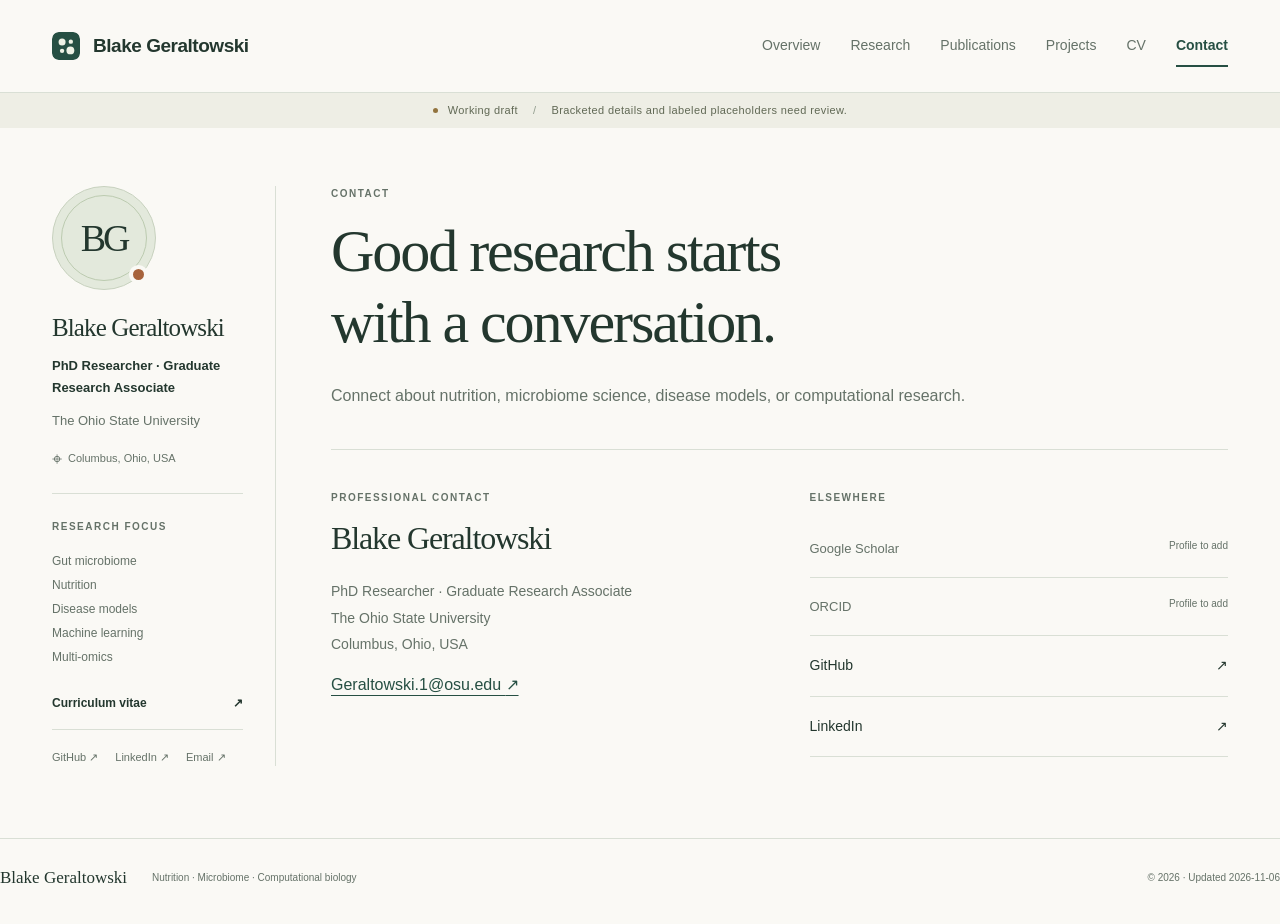
==== contact/index.html @ 368d4b31 "Restore academic website pages and asset folder structure" ====
<!doctype html>
<html lang="en"><head><meta charset="utf-8"><meta name="viewport" content="width=device-width,initial-scale=1"><title>Contact | Blake Geraltowski — Nutrition & Microbiome Research</title><meta name="description" content="I study how dietary bioactive compounds and fiber interact with the gut microbiome and host biology, with interests in metabolic health, cognitive resilience, and multi-omics approaches."><meta name="theme-color" content="#264f43"><meta name="robots" content="noindex,nofollow"><link rel="canonical" href="https://blaeiou.github.io/contact/"><meta property="og:url" content="https://blaeiou.github.io/contact/"><meta property="og:title" content="Blake Geraltowski — Contact"><meta property="og:description" content="I study how dietary bioactive compounds and fiber interact with the gut microbiome and host biology, with interests in metabolic health, cognitive resilience, and multi-omics approaches."><meta property="og:type" content="website"><link rel="icon" href="../assets/favicon.svg" type="image/svg+xml"><link rel="stylesheet" href="../assets/style.css"><script src="../assets/site.js" defer></script></head>
<body data-page="contact"><a class="skip-link" href="#main">Skip to content</a><header class="site-header"><div class="header-inner"><a class="brand" href="../"><img src="../assets/favicon.svg" width="28" height="28" alt=""><span>Blake Geraltowski</span></a><button type="button" class="menu-toggle" aria-expanded="false" aria-controls="primary-navigation" hidden>Menu <span aria-hidden="true">☰</span></button><nav id="primary-navigation" aria-label="Primary navigation"><a href="../">Overview</a><a href="../research/">Research</a><a href="../publications/">Publications</a><a href="../projects/">Projects</a><a href="../cv/">CV</a><a href="../contact/" aria-current="page">Contact</a></nav></div></header>
<div class="draft-bar"><span class="status-dot" aria-hidden="true"></span> Working draft <span class="draft-divider" aria-hidden="true">/</span> Bracketed details and labeled placeholders need review.</div>
<div class="page-shell"><aside class="profile-sidebar"><div class="profile-monogram" aria-label="Blake Geraltowski initials"><span>BG</span><i aria-hidden="true"></i></div><p class="profile-name">Blake Geraltowski</p><p class="profile-role">PhD Researcher · Graduate Research Associate</p><p class="profile-institution">The Ohio State University</p><p class="profile-location"><span aria-hidden="true">⌖</span> Columbus, Ohio, USA</p><div class="sidebar-rule"></div><p class="eyebrow">Research focus</p><p class="sidebar-focus">Gut microbiome<br>Nutrition<br>Disease models<br>Machine learning<br>Multi-omics</p><a class="sidebar-cv" href="../cv/">Curriculum vitae <span aria-hidden="true">↗</span></a><div class="sidebar-social"><a class="" href="https://github.com/Blaeiou" target="_blank" rel="noopener noreferrer">GitHub <span aria-hidden="true">↗</span><span class="sr-only"> (opens in new tab)</span></a><a class="" href="https://www.linkedin.com/in/blaeio/" target="_blank" rel="noopener noreferrer">LinkedIn <span aria-hidden="true">↗</span><span class="sr-only"> (opens in new tab)</span></a><a href="mailto:Geraltowski.1@osu.edu">Email <span aria-hidden="true">↗</span></a></div></aside><main id="main" tabindex="-1"><header class="page-heading"><p class="eyebrow">Contact</p><h1>Good research starts<br>with a conversation.</h1><p class="lede">Connect about nutrition, microbiome science, disease models, or computational research.</p></header><div class="contact-grid"><section><p class="eyebrow">Professional contact</p><h2>Blake Geraltowski</h2><p>PhD Researcher · Graduate Research Associate<br>The Ohio State University<br>Columbus, Ohio, USA</p><a class="email-link" href="mailto:Geraltowski.1@osu.edu">Geraltowski.1@osu.edu <span aria-hidden="true">↗</span></a></section><section class="profile-links"><p class="eyebrow">Elsewhere</p><div class="profile-link unconfirmed">Google Scholar<span>Profile to add</span></div><div class="profile-link unconfirmed">ORCID<span>Profile to add</span></div><a class="profile-link" href="https://github.com/Blaeiou" target="_blank" rel="noopener noreferrer">GitHub <span aria-hidden="true">↗</span><span class="sr-only"> (opens in new tab)</span></a><a class="profile-link" href="https://www.linkedin.com/in/blaeio/" target="_blank" rel="noopener noreferrer">LinkedIn <span aria-hidden="true">↗</span><span class="sr-only"> (opens in new tab)</span></a></section></div></main></div>
<footer class="site-footer"><a href="../" class="footer-name">Blake Geraltowski</a><p>Nutrition · Microbiome · Computational biology</p><span>© 2026 · Updated 2026-11-06</span></footer></body></html>
---- assets/style.css ----
@charset "UTF-8";
:root{--paper:#faf9f5;--white:#fffefa;--ink:#23372e;--green:#264f43;--green-hover:#173b30;--muted:#657268;--line:#d9dfd5;--soft:#edf0e8;--amber:#85572b;--serif:Georgia,'Times New Roman',serif;--sans:'Segoe UI',Arial,sans-serif}
*{box-sizing:border-box}
html{scroll-behavior:smooth;scroll-padding-top:32px}
body{margin:0;background:var(--paper);color:var(--ink);font:16px/1.65 var(--sans);-webkit-font-smoothing:antialiased}
body,input,select,button{font-family:var(--sans)}
a{color:inherit;text-decoration:none}
button,input,select{font-size:inherit}
button,a,input,summary,select{-webkit-tap-highlight-color:transparent}
button{cursor:pointer}
button:disabled{cursor:default}
:focus-visible{outline:3px solid #a2502f;outline-offset:5px}
[hidden]{display:none!important}
::selection{background:#d5e2cb;color:#173b30}
img{max-width:100%;height:auto;display:block}
p{margin:0 0 1em}
h1,h2,h3,h4{margin:0 0 .65em;font-weight:400;line-height:1.18;letter-spacing:-.035em}
h1,h2,h3{font-family:var(--serif)}
h1{font-size:clamp(42px,4.7vw,66px)}
h2{font-size:34px}
h3{font-size:26px}
h4{font-family:var(--serif);font-size:22px}
.sr-only{position:absolute!important;width:1px;height:1px;padding:0;margin:-1px;overflow:hidden;clip:rect(0,0,0,0);white-space:nowrap;border:0}
.skip-link{position:fixed;top:-70px;left:24px;background:var(--green);padding:12px 20px;color:white;z-index:10}
.skip-link:focus{top:12px}
.site-header{background:var(--paper);border-bottom:1px solid var(--line)}
.header-inner{max-width:1440px;margin:auto;min-height:92px;padding:18px 52px;display:flex;align-items:center;justify-content:space-between;gap:30px}
.brand{font-size:19px;font-weight:650;display:flex;align-items:center;gap:13px;letter-spacing:-.025em;white-space:nowrap}
.brand img{border-radius:7px}
#primary-navigation{display:flex;gap:30px;align-items:center}
#primary-navigation a{color:var(--muted);font-size:14px;padding:12px 0;position:relative}
#primary-navigation a:hover{color:var(--green)}
#primary-navigation [aria-current=page]{color:var(--green);font-weight:650}
#primary-navigation [aria-current=page]::after{content:'';position:absolute;height:2px;background:var(--green);bottom:3px;left:0;right:0}
.menu-toggle{display:none;background:transparent;border:1px solid var(--line);border-radius:4px;padding:8px 12px;color:var(--green)}
.draft-bar{display:flex;justify-content:center;align-items:center;gap:10px;min-height:35px;padding:7px 20px;background:#eeeee5;color:#616955;font-size:11px;letter-spacing:.035em}
.status-dot{height:5px;width:5px;border-radius:50%;background:#92733e;flex-shrink:0}
.draft-divider{color:#939e8f;margin:0 5px}
.page-shell{max-width:1440px;margin:auto;display:grid;grid-template-columns:224px minmax(0,1fr);gap:55px;padding:58px 52px 72px}
.profile-sidebar{border-right:1px solid var(--line);padding-right:32px;align-self:start;position:sticky;top:32px}
.profile-monogram{width:104px;height:104px;border-radius:50%;background:#e3e9dc;display:grid;place-items:center;position:relative;margin-bottom:23px;border:1px solid #c7d1be}
.profile-monogram::after{content:'';position:absolute;inset:8px;border:1px solid #bccbb0;border-radius:50%}
.profile-monogram span{font:38px var(--serif);letter-spacing:-.08em;position:relative;z-index:1}
.profile-monogram i{position:absolute;width:19px;height:19px;background:#a7633c;bottom:5px;right:7px;border-radius:50%;border:4px solid var(--paper);z-index:2}
.portrait{width:104px;height:104px;object-fit:cover;border-radius:50%;margin-bottom:23px}
.profile-name{font-family:var(--serif);font-size:25px;line-height:1.2;letter-spacing:-.035em;margin-bottom:12px}
.profile-role{font-size:13px;line-height:1.7;margin-bottom:11px;font-weight:600}
.profile-institution{font-size:13px;line-height:1.7;color:var(--muted);margin-bottom:18px}
.profile-location{font-size:11px;color:var(--muted);display:flex;gap:6px;line-height:1.5}
.profile-location span{font-size:18px;line-height:1}
.sidebar-rule{height:1px;background:var(--line);margin:25px 0}
.eyebrow{font-size:10px;line-height:1.5;font-weight:650;letter-spacing:.15em;text-transform:uppercase;margin-bottom:15px;color:var(--muted)}
.sidebar-focus{font-size:12px;line-height:2;color:var(--muted);margin-bottom:25px}
.sidebar-cv{font-size:12px;font-weight:650;display:flex;justify-content:space-between;gap:10px;border-bottom:1px solid var(--line);padding-bottom:15px}
.sidebar-social{padding-top:18px;display:flex;flex-wrap:wrap;gap:11px 17px}
.sidebar-social a{font-size:11px;color:var(--muted)}
.sidebar-social a:hover{color:var(--green);text-decoration:underline}
main{min-width:0;outline:none}
.hero{display:grid;grid-template-columns:minmax(0,1.15fr) minmax(250px,.85fr);gap:32px;align-items:center;padding:0 0 55px}
.hero h1{max-width:580px;margin-bottom:24px}
.hero .eyebrow{margin-bottom:24px;letter-spacing:.12em;font-size:9px}
.hero-intro{font-size:15px;line-height:1.85;color:var(--muted);max-width:470px;margin-bottom:28px}
.button-row{display:flex;flex-wrap:wrap;gap:12px;align-items:center}
.button{display:inline-flex;align-items:center;justify-content:center;gap:21px;font-size:12px;line-height:1.5;padding:13px 17px;border-radius:3px;border:1px solid var(--line);font-weight:600;min-height:46px;transition:background .18s,color .18s}
.primary{background:var(--green);border-color:var(--green);color:#fff}
.primary:hover{background:var(--green-hover);border-color:var(--green-hover)}
.secondary{background:transparent;color:var(--green)}
.secondary:hover{background:var(--soft);border-color:#b9c6b6}
.button span{font-size:17px;line-height:1}
.hero-art{margin:0;align-self:center;position:relative;padding-top:13px}
.hero-art img{width:100%;border:1px solid #d8e0d0;border-radius:3px}
.hero-art figcaption{font-size:9px;color:var(--muted);padding-top:10px;display:flex;justify-content:space-between;gap:10px}
.hero-art figcaption span{font-size:8px}
.about-section{border-top:1px solid var(--line);padding:36px 0 42px}
.section-heading{display:flex;justify-content:space-between;gap:20px;align-items:flex-end;margin-bottom:27px}
.section-heading h2{font-size:30px;margin:0}
.section-heading .eyebrow{margin-bottom:10px}
.about-columns{display:grid;grid-template-columns:1.15fr 1fr;gap:45px}
.about-columns>p{font-size:14px;line-height:1.9;color:var(--muted);margin-bottom:0}
.small-label{font-size:11px;font-weight:650;letter-spacing:.025em;margin-bottom:10px;color:var(--green)}
.tags{display:flex;flex-wrap:wrap;gap:7px}
.tag{border:1px solid #d4dccc;border-radius:3px;font-size:10px;line-height:1.5;padding:5px 9px;color:#536550;background:transparent}
.tag.quiet{border-color:transparent;background:#f0f1eb;color:var(--muted)}
.subtle-note{font-size:11px!important;line-height:1.7!important;color:var(--muted);margin:17px 0 0}
.text-link{font-size:12px;font-weight:600;color:var(--green);display:inline-flex;gap:15px;align-items:center;white-space:nowrap}
.text-link:hover{text-decoration:underline;text-underline-offset:4px}
.research-overview{padding:33px 0 36px;border-top:1px solid var(--line)}
.research-row{display:grid;grid-template-columns:30px 1fr 20px;gap:19px;border-top:1px solid var(--line);padding:25px 6px 25px 0;align-items:start;transition:background .18s}
.research-row:hover{background:#eef0e8}
.row-number{font:12px/1.6 var(--sans);color:#798771;letter-spacing:.05em;padding-top:3px}
.research-row .small-label{font-size:9px;letter-spacing:.09em;text-transform:uppercase;margin-bottom:8px}
.research-row h3{font-size:25px;margin-bottom:8px}
.research-row p:last-child{font-size:12px;color:var(--muted);line-height:1.7;margin:0}
.row-arrow{font-size:22px;color:var(--green);padding-top:22px}
.featured-project{border-top:1px solid var(--line);padding-top:34px;margin-bottom:45px}
.spotlight-inner{display:grid;grid-template-columns:1.5fr 1fr;background:var(--soft);padding:30px;gap:38px;border-radius:3px}
.spotlight-inner h3{font-size:28px;max-width:450px}
.spotlight-inner p:not(.small-label):not(.eyebrow){font-size:13px;line-height:1.8;color:var(--muted)}
.project-aside{border-left:1px solid #cbd6c2;padding:0 0 0 25px;display:flex;flex-direction:column;justify-content:center}
.project-aside .eyebrow{font-size:9px;margin-bottom:10px}
.line-motif{display:flex;align-items:center;justify-content:space-between;height:80px;gap:7px;margin-top:12px}
.line-motif i{display:block;width:4px;height:35%;background:#8da482;border-radius:4px}
.line-motif i:nth-child(2n){height:80%;background:var(--green)}
.line-motif i:nth-child(3n){height:50%;background:#aa805b}
.contact-strip{display:flex;justify-content:space-between;gap:30px;align-items:center;border-top:1px solid var(--line);padding-top:34px}
.contact-strip h2{font-size:29px;margin-bottom:11px}
.contact-strip p:not(.eyebrow){font-size:12px;color:var(--muted);margin:0}
.contact-strip .eyebrow{margin-bottom:11px}
.contact-strip .button{flex-shrink:0}
.site-footer{max-width:1336px;margin:0 auto;padding:25px 0 32px;border-top:1px solid var(--line);display:flex;align-items:center;gap:25px;font-size:10px;color:var(--muted)}
.site-footer .footer-name{font-family:var(--serif);font-size:17px;color:var(--ink)}
.site-footer p{margin:0;flex:1}
.page-heading{padding:0 0 38px}
.page-heading h1{margin-bottom:23px;max-width:860px}
.lede{font-size:16px;line-height:1.85;color:var(--muted);max-width:690px;margin-bottom:0}
.research-intro{display:grid;grid-template-columns:1fr 1.15fr;gap:38px;align-items:center;background:var(--soft);padding:25px;margin-bottom:48px}
.research-intro img{width:100%}
.research-intro h2{font-size:29px}
.research-intro p:not(.eyebrow){font-size:13px;color:var(--muted)}
.research-detail{display:grid;grid-template-columns:135px 1fr;gap:30px;border-top:1px solid var(--line);padding:40px 0;scroll-margin-top:30px}
.detail-index{font:22px var(--serif);color:#7b8b71;padding-top:5px}
.detail-index span{display:block;font:10px/1.7 var(--sans);text-transform:uppercase;letter-spacing:.08em;max-width:105px;margin-top:10px}
.research-detail h2{font-size:34px;max-width:600px}
.research-detail p{font-size:14px;color:var(--muted)}
.research-detail .research-question{font-family:var(--serif);font-size:20px;color:var(--green);line-height:1.5;letter-spacing:-.015em}
.research-detail .small-label{font-size:10px;margin-top:25px;color:var(--green)}
.editorial-note{background:#f0eee4;border-left:2px solid #a98755;padding:16px 20px;font-size:12px;line-height:1.8;color:#6c624e;margin-bottom:30px}
.publication-toolbar{display:flex;gap:20px;margin:20px 0;align-items:end}
.publication-toolbar label{display:flex;flex-direction:column;gap:8px;color:var(--muted);font-size:11px}
.search-label{flex:1}
input[type=search],select{border:1px solid #c5d0bf;background:var(--white);border-radius:3px;color:var(--ink);height:46px;padding:10px 13px;font-size:13px;max-width:100%;min-width:0}
select{min-width:130px}
.filter-chips{display:flex;flex-wrap:wrap;gap:8px;margin-bottom:25px}
.filter-chip{font-size:11px;border:1px solid var(--line);background:transparent;color:var(--green);border-radius:20px;padding:9px 15px}
.filter-chip[aria-pressed=true]{background:var(--green);color:white;border-color:var(--green)}
.filter-chip:hover{border-color:var(--green)}
.results-heading{display:flex;align-items:center;justify-content:space-between;gap:20px;border-bottom:1px solid var(--line);padding:14px 0}
.results-heading p{font-size:11px;color:var(--muted);margin:0}
.results-heading .subtle-note{font-size:10px!important;margin:0;text-align:right;max-width:250px}
.publication{border-bottom:1px solid var(--line);padding:28px 0}
.publication-top{display:flex;align-items:center;justify-content:space-between;gap:20px;margin-bottom:15px}
.publication-year{font-size:11px;color:var(--muted)}
.placeholder-label{color:var(--amber);font-size:10px;margin-bottom:8px}
.publication h2{font-size:27px;line-height:1.35;max-width:780px;margin-bottom:15px}
.authors{font-size:13px;color:var(--muted);margin-bottom:5px}
.venue{font-size:13px;font-style:italic;color:var(--muted);margin-bottom:12px}
.publication-actions{display:flex;gap:20px;flex-wrap:wrap;align-items:start;margin-top:20px;font-size:11px}
.publication-actions>a{font-weight:600;text-decoration:underline;text-underline-offset:4px}
.publication-actions details{flex:1;min-width:150px}
summary{cursor:pointer;width:fit-content;font-size:12px;color:var(--green)}
details p{font-size:13px;color:var(--muted);max-width:650px;padding:14px 0 0;margin-bottom:0}
.text-button{background:transparent;padding:0;border:0;font-size:11px;color:var(--green);text-decoration:underline;text-underline-offset:4px;line-height:1.7}
.empty-state{text-align:center;padding:60px 20px}
.empty-state p{font-size:14px;color:var(--muted)}
.project-jump{display:grid;grid-template-columns:repeat(3,1fr);gap:18px;padding-bottom:35px}
.project-jump a{border-top:1px solid var(--line);padding:15px 0;font-size:12px;line-height:1.65;display:flex;flex-direction:column;gap:10px}
.project-jump a:hover{color:#537b42}
.project-jump span:first-child{font-size:10px;color:var(--muted)}
.project-jump span:last-child{font-size:20px}
.project-detail{border-top:1px solid var(--line);padding:36px 0 40px;scroll-margin-top:30px}
.project-heading{display:flex;gap:20px;align-items:start}
.project-heading .row-number{padding-top:1px}
.project-heading .eyebrow{font-size:9px;margin-bottom:12px}
.project-heading h2{font-size:36px;max-width:660px}
.project-status{font-size:11px;color:#727b63;margin:0 0 20px 37px}
.project-summary{font-size:16px;line-height:1.8;margin-left:37px;max-width:720px;color:var(--muted)}
.project-detail dl{margin:28px 0 0 37px}
.project-detail dl>div{display:grid;grid-template-columns:145px 1fr;gap:25px;border-top:1px solid var(--line);padding:20px 0}
dt{font-size:11px;font-weight:650;color:var(--green)}
dd{font-size:13px;color:var(--muted);margin:0;line-height:1.9}
.cv-header{border-bottom:1px solid var(--line);margin-bottom:35px}
.cv-header .button-row{margin-top:23px}
.cv-layout{display:grid;grid-template-columns:145px 1fr;gap:35px}
.cv-toc{position:sticky;top:32px;align-self:start;border-right:1px solid var(--line);padding-right:20px}
.cv-toc .eyebrow{font-size:9px}
.cv-toc a{font-size:10px;color:var(--muted);line-height:1.6;display:block;margin-bottom:13px}
.cv-toc a:hover{color:var(--green);text-decoration:underline}
.cv-body{min-width:0}
.cv-body p,.cv-body li{font-size:13px;color:var(--muted);line-height:1.85;overflow-wrap:anywhere}
.cv-body>p:first-child{font-size:24px;font-family:var(--serif);color:var(--ink)}
.cv-body>p:first-child strong{font-weight:400}
.cv-body h2{border-top:1px solid var(--line);font-size:28px;margin:34px 0 23px;padding-top:27px;scroll-margin-top:30px}
.cv-body h3{font-size:20px;line-height:1.4;margin:25px 0 10px}
.cv-body ul{padding-left:18px;margin:0 0 20px}
.cv-body li{padding-left:3px;margin-bottom:6px}
.cv-body a{text-decoration:underline;text-underline-offset:3px;color:var(--green)}
.contact-grid{display:grid;grid-template-columns:1fr 1fr;gap:60px;border-top:1px solid var(--line);padding-top:40px}
.contact-grid h2{font-size:32px}
.contact-grid p:not(.eyebrow){font-size:14px;line-height:1.9;color:var(--muted)}
.email-link{font-size:16px;color:var(--green);text-decoration:underline;text-underline-offset:5px;overflow-wrap:anywhere}
.profile-link{display:flex;justify-content:space-between;padding:18px 0;border-bottom:1px solid var(--line);font-size:14px}
.profile-link:hover:not(.unconfirmed){color:#537b42}
.profile-link.unconfirmed{color:var(--muted);font-size:13px}
.profile-link.unconfirmed span{font-size:10px}
@media(min-width:1500px){.hero h1{font-size:69px}}
@media(max-width:1200px){.header-inner{padding:17px 32px}#primary-navigation{gap:22px}.page-shell{padding:45px 32px 60px;grid-template-columns:190px minmax(0,1fr);gap:35px}.profile-sidebar{padding-right:25px}.hero{gap:24px;grid-template-columns:1.15fr .85fr}.hero h1{font-size:52px}.hero .eyebrow{font-size:8px}.hero-intro{font-size:14px}.button{gap:14px;font-size:11px;padding:12px 13px}.site-footer{margin:0 32px}.about-columns{gap:30px}.cv-layout{grid-template-columns:120px 1fr;gap:25px}}
@media(max-width:980px){.page-shell{grid-template-columns:165px minmax(0,1fr);gap:30px}.profile-sidebar{padding-right:22px}.profile-name{font-size:23px}.hero{grid-template-columns:1fr}.hero h1{font-size:57px;max-width:650px}.hero-intro{max-width:590px}.hero-art{display:none}.hero .eyebrow{font-size:9px}.about-columns{grid-template-columns:1fr;gap:25px}.spotlight-inner{grid-template-columns:1fr}.project-aside{display:none}.research-detail{grid-template-columns:90px 1fr;gap:20px}.detail-index span{font-size:9px}.research-detail h2{font-size:30px}.research-intro{grid-template-columns:1fr;padding:25px}.research-intro img{display:none}.cv-layout{grid-template-columns:1fr}.cv-toc{position:static;display:flex;flex-wrap:wrap;gap:8px 15px;border-right:0;padding:0 0 20px;border-bottom:1px solid var(--line)}.cv-toc .eyebrow{width:100%;margin-bottom:3px}.cv-toc a{margin:0}.project-detail dl>div{grid-template-columns:1fr;gap:7px}.project-heading h2{font-size:31px}.contact-grid{gap:30px;grid-template-columns:1fr}.contact-strip{flex-direction:column;align-items:start;gap:22px}.site-footer{flex-wrap:wrap;gap:8px 20px}.site-footer>span{width:100%}}
@media(max-width:760px){.header-inner{min-height:76px;padding:16px 22px;flex-wrap:wrap;gap:13px}.brand{font-size:17px}.brand img{width:25px;height:25px}.menu-toggle:not([hidden]){display:flex;align-items:center;gap:12px;font-size:12px}#primary-navigation{width:100%;gap:12px 24px;flex-wrap:wrap;border-top:1px solid var(--line);padding-top:5px}#primary-navigation a{font-size:13px}#primary-navigation.collapsible{display:none}#primary-navigation.collapsible.is-open{display:flex}.draft-bar{font-size:9px;padding:8px 22px;gap:6px;justify-content:flex-start;line-height:1.6}.draft-divider{margin:0 1px}.page-shell{display:block;padding:30px 22px 45px}.profile-sidebar{position:static;border-right:0;border-bottom:1px solid var(--line);padding:0 0 23px;margin-bottom:32px;display:grid;grid-template-columns:65px 1fr;gap:0 16px;align-items:start}.profile-monogram,.portrait{width:65px;height:65px;grid-row:1 / 5;margin:0}.profile-monogram span{font-size:26px}.profile-monogram::after{inset:5px}.profile-monogram i{width:15px;height:15px;bottom:0;right:0;border-width:3px}.profile-name{grid-column:2;font-size:23px;margin:0 0 5px}.profile-role{grid-column:2;font-size:10px;margin:0 0 3px;font-weight:500}.profile-institution{grid-column:2;font-size:11px;margin:0}.profile-location,.sidebar-rule,.profile-sidebar>.eyebrow,.sidebar-focus,.sidebar-cv,.sidebar-social{display:none}.hero{padding:0 0 38px}.hero h1{font-size:clamp(43px,8vw,61px);max-width:600px;margin-bottom:22px}.hero .eyebrow{font-size:9px;margin-bottom:20px}.hero-intro{font-size:14px;line-height:1.9;margin-bottom:25px}.button{font-size:11px;min-height:45px;padding:12px 16px;gap:18px}.about-section{padding:29px 0}.section-heading{margin-bottom:22px;align-items:center}.section-heading h2{font-size:28px}.section-heading .text-link{font-size:10px;gap:6px}.about-columns{gap:22px}.about-columns>p{font-size:13px}.research-overview{padding-top:29px}.research-row{grid-template-columns:22px 1fr 16px;gap:12px;padding:22px 0}.research-row h3{font-size:23px}.research-row .small-label{font-size:8px}.research-row p:last-child{font-size:12px}.featured-project{padding-top:29px;margin-bottom:35px}.spotlight-inner{padding:24px;gap:20px}.spotlight-inner h3{font-size:27px}.contact-strip{padding-top:29px}.contact-strip h2{font-size:28px}.site-footer{margin:0 22px;padding:23px 0 26px;display:block}.site-footer>*{display:block;margin-bottom:8px!important}.site-footer p{font-size:9px}.site-footer span{font-size:9px}.page-heading h1{font-size:44px;line-height:1.16}.page-heading{padding-bottom:30px}.lede{font-size:14px}.research-intro{margin-bottom:30px}.research-detail{grid-template-columns:1fr;gap:12px;padding:29px 0}.detail-index{display:flex;align-items:center;gap:15px;font-size:17px}.detail-index span{max-width:none;font-size:9px;margin:0}.research-detail h2{font-size:29px}.research-detail p{font-size:13px}.research-detail .research-question{font-size:19px}.editorial-note{font-size:11px;padding:14px 16px}.publication-toolbar{gap:12px}.publication-toolbar label{font-size:10px}input[type=search],select{font-size:12px;height:45px}select{min-width:90px;padding:8px}.filter-chip{font-size:10px;padding:9px 12px}.results-heading{align-items:start}.results-heading p{font-size:10px}.results-heading .subtle-note{font-size:9px!important;max-width:140px}.publication{padding:24px 0}.publication h2{font-size:25px}.publication-actions{gap:13px}.project-jump{gap:15px;grid-template-columns:1fr;padding-bottom:10px}.project-jump a{display:grid;grid-template-columns:20px 1fr 15px;gap:13px;padding:15px 0}.project-heading{gap:12px}.project-heading h2{font-size:29px}.project-status,.project-summary,.project-detail dl{margin-left:0}.project-summary{font-size:14px}.project-status{font-size:10px}.project-detail{padding:29px 0}.project-detail dl{margin-top:22px}.contact-grid{padding-top:29px}.contact-grid h2{font-size:29px}.cv-body h2{font-size:27px}.cv-body h3{font-size:21px}.cv-body p,.cv-body li{font-size:12px}.cv-header .subtle-note{font-size:10px!important}}
@media(prefers-reduced-motion:reduce){html{scroll-behavior:auto}*{transition:none!important}}
@media print{@page{size:A4;margin:16mm}body{background:white;color:#111;font:10pt/1.5 Arial,sans-serif}.site-header,.draft-bar,.profile-sidebar,.site-footer,.skip-link,.cv-toc,.cv-header .button-row,.cv-header>.subtle-note{display:none!important}.page-shell{display:block;padding:0;margin:0;max-width:none}.cv-layout{display:block}.page-heading{padding:0 0 12pt;margin-bottom:18pt}.cv-header{border-bottom:1px solid #aaa}.cv-header .eyebrow{font-size:8pt;color:#444}.cv-header h1{font-size:30pt;color:black}.cv-header .lede{font-size:12pt;color:#333}.cv-body h2{font-size:16pt;border:0;padding:10pt 0 0;margin:16pt 0 9pt;break-after:avoid;color:black}.cv-body h3{font-size:12pt;margin:11pt 0 5pt;break-after:avoid;color:black}.cv-body p,.cv-body li{font-size:9pt;line-height:1.5;color:#222}.cv-body>p:first-child{font-size:18pt}.cv-body ul{margin-bottom:8pt}.cv-body li{margin-bottom:3pt}.cv-body a{color:black}h1,h2,h3,h4{break-after:avoid}p,li{orphans:3;widows:3}a{text-decoration:none}main{width:100%}.project-detail,.publication{break-inside:avoid}}
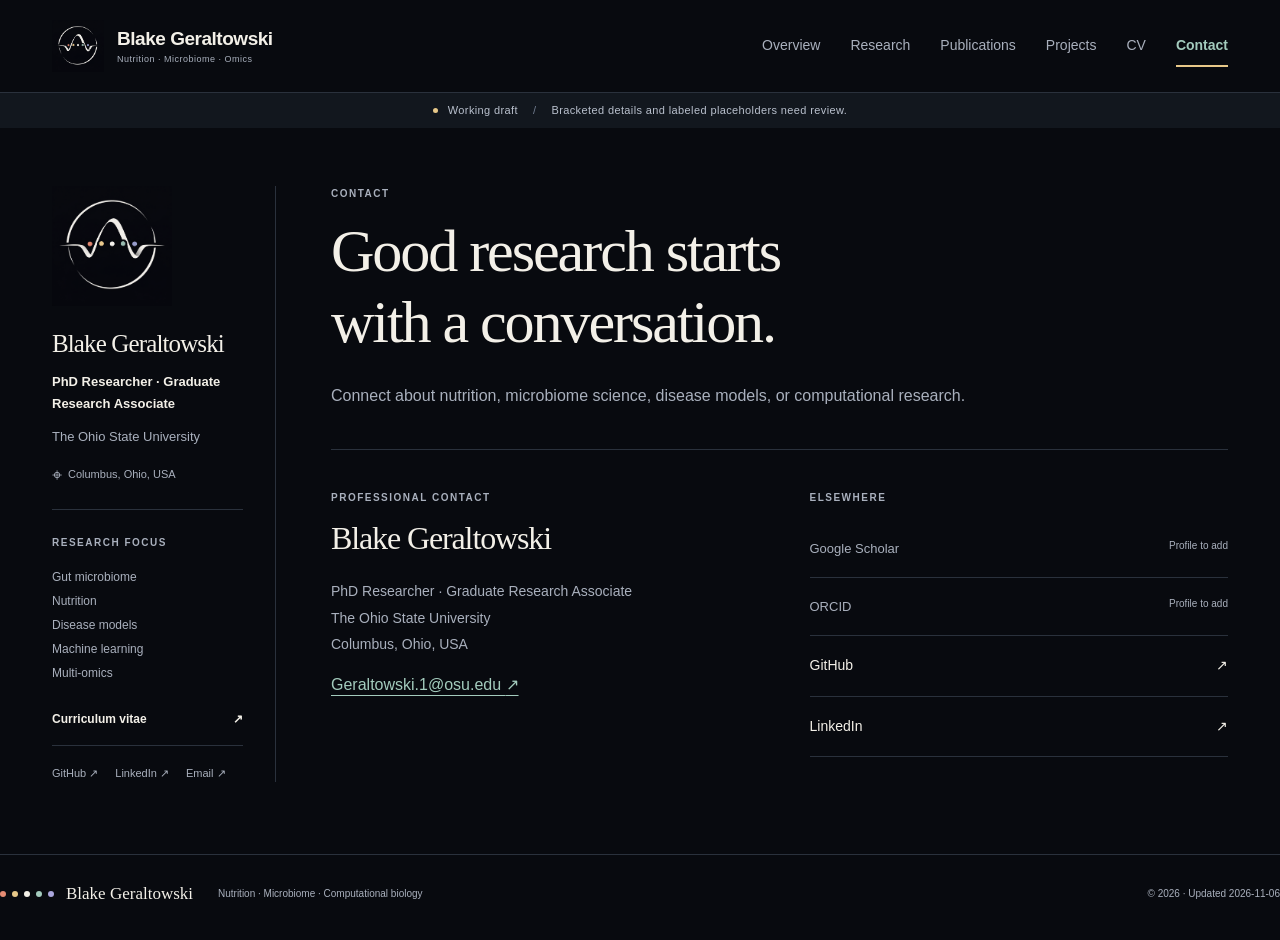
==== commit 20a8ffff: "Apply Orbital Wave logo and matching dark academic theme" ====
--- a/contact/index.html
+++ b/contact/index.html
@@ -1,6 +1,6 @@
 <!doctype html>
-<html lang="en"><head><meta charset="utf-8"><meta name="viewport" content="width=device-width,initial-scale=1"><title>Contact | Blake Geraltowski — Nutrition & Microbiome Research</title><meta name="description" content="I study how dietary bioactive compounds and fiber interact with the gut microbiome and host biology, with interests in metabolic health, cognitive resilience, and multi-omics approaches."><meta name="theme-color" content="#264f43"><meta name="robots" content="noindex,nofollow"><link rel="canonical" href="https://blaeiou.github.io/contact/"><meta property="og:url" content="https://blaeiou.github.io/contact/"><meta property="og:title" content="Blake Geraltowski — Contact"><meta property="og:description" content="I study how dietary bioactive compounds and fiber interact with the gut microbiome and host biology, with interests in metabolic health, cognitive resilience, and multi-omics approaches."><meta property="og:type" content="website"><link rel="icon" href="../assets/favicon.svg" type="image/svg+xml"><link rel="stylesheet" href="../assets/style.css"><script src="../assets/site.js" defer></script></head>
-<body data-page="contact"><a class="skip-link" href="#main">Skip to content</a><header class="site-header"><div class="header-inner"><a class="brand" href="../"><img src="../assets/favicon.svg" width="28" height="28" alt=""><span>Blake Geraltowski</span></a><button type="button" class="menu-toggle" aria-expanded="false" aria-controls="primary-navigation" hidden>Menu <span aria-hidden="true">☰</span></button><nav id="primary-navigation" aria-label="Primary navigation"><a href="../">Overview</a><a href="../research/">Research</a><a href="../publications/">Publications</a><a href="../projects/">Projects</a><a href="../cv/">CV</a><a href="../contact/" aria-current="page">Contact</a></nav></div></header>
+<html lang="en"><head><meta charset="utf-8"><meta name="viewport" content="width=device-width,initial-scale=1"><title>Contact | Blake Geraltowski — Nutrition & Microbiome Research</title><meta name="description" content="I study how dietary bioactive compounds and fiber interact with the gut microbiome and host biology, with interests in metabolic health, cognitive resilience, and multi-omics approaches."><meta name="theme-color" content="#080a0f"><meta name="robots" content="noindex,nofollow"><link rel="canonical" href="https://blaeiou.github.io/contact/"><meta property="og:url" content="https://blaeiou.github.io/contact/"><meta property="og:title" content="Blake Geraltowski — Contact"><meta property="og:description" content="I study how dietary bioactive compounds and fiber interact with the gut microbiome and host biology, with interests in metabolic health, cognitive resilience, and multi-omics approaches."><meta property="og:type" content="website"><link rel="icon" href="../assets/orbital-wave-logo.png" type="image/png"><link rel="apple-touch-icon" href="../assets/orbital-wave-logo.png"><link rel="stylesheet" href="../assets/style.css?v=39d2997bb7"><script src="../assets/site.js?v=39d2997bb7" defer></script></head>
+<body data-page="contact"><a class="skip-link" href="#main">Skip to content</a><header class="site-header"><div class="header-inner"><a class="brand" href="../"><img src="../assets/orbital-wave-logo.png" width="52" height="52" alt=""><span class="brand-wordmark"><span>Blake Geraltowski</span><span class="brand-descriptor">Nutrition · Microbiome · Omics</span></span></a><button type="button" class="menu-toggle" aria-expanded="false" aria-controls="primary-navigation" hidden>Menu <span aria-hidden="true">☰</span></button><nav id="primary-navigation" aria-label="Primary navigation"><a href="../">Overview</a><a href="../research/">Research</a><a href="../publications/">Publications</a><a href="../projects/">Projects</a><a href="../cv/">CV</a><a href="../contact/" aria-current="page">Contact</a></nav></div></header>
 <div class="draft-bar"><span class="status-dot" aria-hidden="true"></span> Working draft <span class="draft-divider" aria-hidden="true">/</span> Bracketed details and labeled placeholders need review.</div>
-<div class="page-shell"><aside class="profile-sidebar"><div class="profile-monogram" aria-label="Blake Geraltowski initials"><span>BG</span><i aria-hidden="true"></i></div><p class="profile-name">Blake Geraltowski</p><p class="profile-role">PhD Researcher · Graduate Research Associate</p><p class="profile-institution">The Ohio State University</p><p class="profile-location"><span aria-hidden="true">⌖</span> Columbus, Ohio, USA</p><div class="sidebar-rule"></div><p class="eyebrow">Research focus</p><p class="sidebar-focus">Gut microbiome<br>Nutrition<br>Disease models<br>Machine learning<br>Multi-omics</p><a class="sidebar-cv" href="../cv/">Curriculum vitae <span aria-hidden="true">↗</span></a><div class="sidebar-social"><a class="" href="https://github.com/Blaeiou" target="_blank" rel="noopener noreferrer">GitHub <span aria-hidden="true">↗</span><span class="sr-only"> (opens in new tab)</span></a><a class="" href="https://www.linkedin.com/in/blaeio/" target="_blank" rel="noopener noreferrer">LinkedIn <span aria-hidden="true">↗</span><span class="sr-only"> (opens in new tab)</span></a><a href="mailto:Geraltowski.1@osu.edu">Email <span aria-hidden="true">↗</span></a></div></aside><main id="main" tabindex="-1"><header class="page-heading"><p class="eyebrow">Contact</p><h1>Good research starts<br>with a conversation.</h1><p class="lede">Connect about nutrition, microbiome science, disease models, or computational research.</p></header><div class="contact-grid"><section><p class="eyebrow">Professional contact</p><h2>Blake Geraltowski</h2><p>PhD Researcher · Graduate Research Associate<br>The Ohio State University<br>Columbus, Ohio, USA</p><a class="email-link" href="mailto:Geraltowski.1@osu.edu">Geraltowski.1@osu.edu <span aria-hidden="true">↗</span></a></section><section class="profile-links"><p class="eyebrow">Elsewhere</p><div class="profile-link unconfirmed">Google Scholar<span>Profile to add</span></div><div class="profile-link unconfirmed">ORCID<span>Profile to add</span></div><a class="profile-link" href="https://github.com/Blaeiou" target="_blank" rel="noopener noreferrer">GitHub <span aria-hidden="true">↗</span><span class="sr-only"> (opens in new tab)</span></a><a class="profile-link" href="https://www.linkedin.com/in/blaeio/" target="_blank" rel="noopener noreferrer">LinkedIn <span aria-hidden="true">↗</span><span class="sr-only"> (opens in new tab)</span></a></section></div></main></div>
-<footer class="site-footer"><a href="../" class="footer-name">Blake Geraltowski</a><p>Nutrition · Microbiome · Computational biology</p><span>© 2026 · Updated 2026-11-06</span></footer></body></html>+<div class="page-shell"><aside class="profile-sidebar"><div class="profile-mark"><img src="../assets/orbital-wave-logo.png" width="120" height="120" alt="Orbital Wave logo: an ivory orbit and wave with coral, gold, ivory, mint, and lavender dots"></div><p class="profile-name">Blake Geraltowski</p><p class="profile-role">PhD Researcher · Graduate Research Associate</p><p class="profile-institution">The Ohio State University</p><p class="profile-location"><span aria-hidden="true">⌖</span> Columbus, Ohio, USA</p><div class="sidebar-rule"></div><p class="eyebrow">Research focus</p><p class="sidebar-focus">Gut microbiome<br>Nutrition<br>Disease models<br>Machine learning<br>Multi-omics</p><a class="sidebar-cv" href="../cv/">Curriculum vitae <span aria-hidden="true">↗</span></a><div class="sidebar-social"><a class="" href="https://github.com/Blaeiou" target="_blank" rel="noopener noreferrer">GitHub <span aria-hidden="true">↗</span><span class="sr-only"> (opens in new tab)</span></a><a class="" href="https://www.linkedin.com/in/blaeio/" target="_blank" rel="noopener noreferrer">LinkedIn <span aria-hidden="true">↗</span><span class="sr-only"> (opens in new tab)</span></a><a href="mailto:Geraltowski.1@osu.edu">Email <span aria-hidden="true">↗</span></a></div></aside><main id="main" tabindex="-1"><header class="page-heading"><p class="eyebrow">Contact</p><h1>Good research starts<br>with a conversation.</h1><p class="lede">Connect about nutrition, microbiome science, disease models, or computational research.</p></header><div class="contact-grid"><section><p class="eyebrow">Professional contact</p><h2>Blake Geraltowski</h2><p>PhD Researcher · Graduate Research Associate<br>The Ohio State University<br>Columbus, Ohio, USA</p><a class="email-link" href="mailto:Geraltowski.1@osu.edu">Geraltowski.1@osu.edu <span aria-hidden="true">↗</span></a></section><section class="profile-links"><p class="eyebrow">Elsewhere</p><div class="profile-link unconfirmed">Google Scholar<span>Profile to add</span></div><div class="profile-link unconfirmed">ORCID<span>Profile to add</span></div><a class="profile-link" href="https://github.com/Blaeiou" target="_blank" rel="noopener noreferrer">GitHub <span aria-hidden="true">↗</span><span class="sr-only"> (opens in new tab)</span></a><a class="profile-link" href="https://www.linkedin.com/in/blaeio/" target="_blank" rel="noopener noreferrer">LinkedIn <span aria-hidden="true">↗</span><span class="sr-only"> (opens in new tab)</span></a></section></div></main></div>
+<footer class="site-footer"><a href="../" class="footer-name"><span class="palette-dots" aria-hidden="true"><i></i><i></i><i></i><i></i><i></i></span><span>Blake Geraltowski</span></a><p>Nutrition · Microbiome · Computational biology</p><span>© 2026 · Updated 2026-11-06</span></footer></body></html>
--- a/assets/style.css
+++ b/assets/style.css
@@ -1,5 +1,5 @@
 @charset "UTF-8";
-:root{--paper:#faf9f5;--white:#fffefa;--ink:#23372e;--green:#264f43;--green-hover:#173b30;--muted:#657268;--line:#d9dfd5;--soft:#edf0e8;--amber:#85572b;--serif:Georgia,'Times New Roman',serif;--sans:'Segoe UI',Arial,sans-serif}
+:root{color-scheme:dark;--paper:#080a0f;--white:#11151d;--ink:#f3f0e8;--accent:#a3cbbd;--accent-hover:#c7e4d8;--muted:#a9b0bd;--line:#2a313c;--soft:#11161e;--amber:#e6c584;--coral:#e58b72;--gold:#e7c889;--mint:#a3cbbd;--lavender:#aaa6dc;--serif:Georgia,'Times New Roman',serif;--sans:'Segoe UI',Arial,sans-serif}
 *{box-sizing:border-box}
 html{scroll-behavior:smooth;scroll-padding-top:32px}
 body{margin:0;background:var(--paper);color:var(--ink);font:16px/1.65 var(--sans);-webkit-font-smoothing:antialiased}
@@ -9,9 +9,9 @@
 button,a,input,summary,select{-webkit-tap-highlight-color:transparent}
 button{cursor:pointer}
 button:disabled{cursor:default}
-:focus-visible{outline:3px solid #a2502f;outline-offset:5px}
+:focus-visible{outline:3px solid #e7c889;outline-offset:5px}
 [hidden]{display:none!important}
-::selection{background:#d5e2cb;color:#173b30}
+::selection{background:#a3cbbd;color:#080a0f}
 img{max-width:100%;height:auto;display:block}
 p{margin:0 0 1em}
 h1,h2,h3,h4{margin:0 0 .65em;font-weight:400;line-height:1.18;letter-spacing:-.035em}
@@ -21,27 +21,27 @@
 h3{font-size:26px}
 h4{font-family:var(--serif);font-size:22px}
 .sr-only{position:absolute!important;width:1px;height:1px;padding:0;margin:-1px;overflow:hidden;clip:rect(0,0,0,0);white-space:nowrap;border:0}
-.skip-link{position:fixed;top:-70px;left:24px;background:var(--green);padding:12px 20px;color:white;z-index:10}
+.skip-link{position:fixed;top:-70px;left:24px;background:var(--accent);padding:12px 20px;color:var(--paper);z-index:10}
 .skip-link:focus{top:12px}
 .site-header{background:var(--paper);border-bottom:1px solid var(--line)}
 .header-inner{max-width:1440px;margin:auto;min-height:92px;padding:18px 52px;display:flex;align-items:center;justify-content:space-between;gap:30px}
 .brand{font-size:19px;font-weight:650;display:flex;align-items:center;gap:13px;letter-spacing:-.025em;white-space:nowrap}
-.brand img{border-radius:7px}
+.brand img{width:52px;height:52px;object-fit:contain;flex-shrink:0;border-radius:0}
+.brand-wordmark{display:flex;flex-direction:column;gap:3px;line-height:1.2}
+.brand-descriptor{font-size:9px;font-weight:400;letter-spacing:.055em;color:var(--muted)}
 #primary-navigation{display:flex;gap:30px;align-items:center}
 #primary-navigation a{color:var(--muted);font-size:14px;padding:12px 0;position:relative}
-#primary-navigation a:hover{color:var(--green)}
-#primary-navigation [aria-current=page]{color:var(--green);font-weight:650}
-#primary-navigation [aria-current=page]::after{content:'';position:absolute;height:2px;background:var(--green);bottom:3px;left:0;right:0}
-.menu-toggle{display:none;background:transparent;border:1px solid var(--line);border-radius:4px;padding:8px 12px;color:var(--green)}
-.draft-bar{display:flex;justify-content:center;align-items:center;gap:10px;min-height:35px;padding:7px 20px;background:#eeeee5;color:#616955;font-size:11px;letter-spacing:.035em}
-.status-dot{height:5px;width:5px;border-radius:50%;background:#92733e;flex-shrink:0}
-.draft-divider{color:#939e8f;margin:0 5px}
+#primary-navigation a:hover{color:var(--accent)}
+#primary-navigation [aria-current=page]{color:var(--accent);font-weight:650}
+#primary-navigation [aria-current=page]::after{content:'';position:absolute;height:2px;background:var(--accent);bottom:3px;left:0;right:0}
+.menu-toggle{display:none;background:transparent;border:1px solid var(--line);border-radius:4px;padding:8px 12px;color:var(--accent)}
+.draft-bar{display:flex;justify-content:center;align-items:center;gap:10px;min-height:35px;padding:7px 20px;background:#12171e;color:#b9c0cd;font-size:11px;letter-spacing:.035em}
+.status-dot{height:5px;width:5px;border-radius:50%;background:#e7c889;flex-shrink:0}
+.draft-divider{color:#717d90;margin:0 5px}
 .page-shell{max-width:1440px;margin:auto;display:grid;grid-template-columns:224px minmax(0,1fr);gap:55px;padding:58px 52px 72px}
 .profile-sidebar{border-right:1px solid var(--line);padding-right:32px;align-self:start;position:sticky;top:32px}
-.profile-monogram{width:104px;height:104px;border-radius:50%;background:#e3e9dc;display:grid;place-items:center;position:relative;margin-bottom:23px;border:1px solid #c7d1be}
-.profile-monogram::after{content:'';position:absolute;inset:8px;border:1px solid #bccbb0;border-radius:50%}
-.profile-monogram span{font:38px var(--serif);letter-spacing:-.08em;position:relative;z-index:1}
-.profile-monogram i{position:absolute;width:19px;height:19px;background:#a7633c;bottom:5px;right:7px;border-radius:50%;border:4px solid var(--paper);z-index:2}
+.profile-mark{width:120px;height:120px;margin:0 0 23px}
+.profile-mark img{width:100%;height:100%;object-fit:contain}
 .portrait{width:104px;height:104px;object-fit:cover;border-radius:50%;margin-bottom:23px}
 .profile-name{font-family:var(--serif);font-size:25px;line-height:1.2;letter-spacing:-.035em;margin-bottom:12px}
 .profile-role{font-size:13px;line-height:1.7;margin-bottom:11px;font-weight:600}
@@ -54,7 +54,7 @@
 .sidebar-cv{font-size:12px;font-weight:650;display:flex;justify-content:space-between;gap:10px;border-bottom:1px solid var(--line);padding-bottom:15px}
 .sidebar-social{padding-top:18px;display:flex;flex-wrap:wrap;gap:11px 17px}
 .sidebar-social a{font-size:11px;color:var(--muted)}
-.sidebar-social a:hover{color:var(--green);text-decoration:underline}
+.sidebar-social a:hover{color:var(--accent);text-decoration:underline}
 main{min-width:0;outline:none}
 .hero{display:grid;grid-template-columns:minmax(0,1.15fr) minmax(250px,.85fr);gap:32px;align-items:center;padding:0 0 55px}
 .hero h1{max-width:580px;margin-bottom:24px}
@@ -62,14 +62,14 @@
 .hero-intro{font-size:15px;line-height:1.85;color:var(--muted);max-width:470px;margin-bottom:28px}
 .button-row{display:flex;flex-wrap:wrap;gap:12px;align-items:center}
 .button{display:inline-flex;align-items:center;justify-content:center;gap:21px;font-size:12px;line-height:1.5;padding:13px 17px;border-radius:3px;border:1px solid var(--line);font-weight:600;min-height:46px;transition:background .18s,color .18s}
-.primary{background:var(--green);border-color:var(--green);color:#fff}
-.primary:hover{background:var(--green-hover);border-color:var(--green-hover)}
-.secondary{background:transparent;color:var(--green)}
-.secondary:hover{background:var(--soft);border-color:#b9c6b6}
+.primary{background:var(--accent);border-color:var(--accent);color:#080a0f}
+.primary:hover{background:var(--accent-hover);border-color:var(--accent-hover)}
+.secondary{background:transparent;color:var(--accent)}
+.secondary:hover{background:var(--soft);border-color:#657b75}
 .button span{font-size:17px;line-height:1}
-.hero-art{margin:0;align-self:center;position:relative;padding-top:13px}
-.hero-art img{width:100%;border:1px solid #d8e0d0;border-radius:3px}
-.hero-art figcaption{font-size:9px;color:var(--muted);padding-top:10px;display:flex;justify-content:space-between;gap:10px}
+.hero-art{margin:0;align-self:center;position:relative;padding-top:0}
+.hero-art img{width:100%;border:0;border-radius:0}
+.hero-art figcaption{font-size:9px;color:var(--muted);padding-top:12px;border-top:1px solid var(--line);display:flex;justify-content:space-between;gap:10px}
 .hero-art figcaption span{font-size:8px}
 .about-section{border-top:1px solid var(--line);padding:36px 0 42px}
 .section-heading{display:flex;justify-content:space-between;gap:20px;align-items:flex-end;margin-bottom:27px}
@@ -77,38 +77,38 @@
 .section-heading .eyebrow{margin-bottom:10px}
 .about-columns{display:grid;grid-template-columns:1.15fr 1fr;gap:45px}
 .about-columns>p{font-size:14px;line-height:1.9;color:var(--muted);margin-bottom:0}
-.small-label{font-size:11px;font-weight:650;letter-spacing:.025em;margin-bottom:10px;color:var(--green)}
+.small-label{font-size:11px;font-weight:650;letter-spacing:.025em;margin-bottom:10px;color:var(--accent)}
 .tags{display:flex;flex-wrap:wrap;gap:7px}
-.tag{border:1px solid #d4dccc;border-radius:3px;font-size:10px;line-height:1.5;padding:5px 9px;color:#536550;background:transparent}
-.tag.quiet{border-color:transparent;background:#f0f1eb;color:var(--muted)}
+.tag{border:1px solid #3b4b49;border-radius:3px;font-size:10px;line-height:1.5;padding:5px 9px;color:#b2d5c7;background:transparent}
+.tag.quiet{border-color:transparent;background:#18202b;color:var(--muted)}
 .subtle-note{font-size:11px!important;line-height:1.7!important;color:var(--muted);margin:17px 0 0}
-.text-link{font-size:12px;font-weight:600;color:var(--green);display:inline-flex;gap:15px;align-items:center;white-space:nowrap}
+.text-link{font-size:12px;font-weight:600;color:var(--accent);display:inline-flex;gap:15px;align-items:center;white-space:nowrap}
 .text-link:hover{text-decoration:underline;text-underline-offset:4px}
 .research-overview{padding:33px 0 36px;border-top:1px solid var(--line)}
 .research-row{display:grid;grid-template-columns:30px 1fr 20px;gap:19px;border-top:1px solid var(--line);padding:25px 6px 25px 0;align-items:start;transition:background .18s}
-.research-row:hover{background:#eef0e8}
-.row-number{font:12px/1.6 var(--sans);color:#798771;letter-spacing:.05em;padding-top:3px}
+.research-row:hover{background:#111820}
+.row-number{font:12px/1.6 var(--sans);color:#a3cbbd;letter-spacing:.05em;padding-top:3px}
 .research-row .small-label{font-size:9px;letter-spacing:.09em;text-transform:uppercase;margin-bottom:8px}
 .research-row h3{font-size:25px;margin-bottom:8px}
 .research-row p:last-child{font-size:12px;color:var(--muted);line-height:1.7;margin:0}
-.row-arrow{font-size:22px;color:var(--green);padding-top:22px}
+.row-arrow{font-size:22px;color:var(--accent);padding-top:22px}
 .featured-project{border-top:1px solid var(--line);padding-top:34px;margin-bottom:45px}
 .spotlight-inner{display:grid;grid-template-columns:1.5fr 1fr;background:var(--soft);padding:30px;gap:38px;border-radius:3px}
 .spotlight-inner h3{font-size:28px;max-width:450px}
 .spotlight-inner p:not(.small-label):not(.eyebrow){font-size:13px;line-height:1.8;color:var(--muted)}
-.project-aside{border-left:1px solid #cbd6c2;padding:0 0 0 25px;display:flex;flex-direction:column;justify-content:center}
+.project-aside{border-left:1px solid #2a313c;padding:0 0 0 25px;display:flex;flex-direction:column;justify-content:center}
 .project-aside .eyebrow{font-size:9px;margin-bottom:10px}
 .line-motif{display:flex;align-items:center;justify-content:space-between;height:80px;gap:7px;margin-top:12px}
-.line-motif i{display:block;width:4px;height:35%;background:#8da482;border-radius:4px}
-.line-motif i:nth-child(2n){height:80%;background:var(--green)}
-.line-motif i:nth-child(3n){height:50%;background:#aa805b}
+.line-motif i{display:block;width:4px;height:35%;background:#aaa6dc;border-radius:4px}
+.line-motif i:nth-child(2n){height:80%;background:var(--accent)}
+.line-motif i:nth-child(3n){height:50%;background:#e58b72}
 .contact-strip{display:flex;justify-content:space-between;gap:30px;align-items:center;border-top:1px solid var(--line);padding-top:34px}
 .contact-strip h2{font-size:29px;margin-bottom:11px}
 .contact-strip p:not(.eyebrow){font-size:12px;color:var(--muted);margin:0}
 .contact-strip .eyebrow{margin-bottom:11px}
 .contact-strip .button{flex-shrink:0}
 .site-footer{max-width:1336px;margin:0 auto;padding:25px 0 32px;border-top:1px solid var(--line);display:flex;align-items:center;gap:25px;font-size:10px;color:var(--muted)}
-.site-footer .footer-name{font-family:var(--serif);font-size:17px;color:var(--ink)}
+.site-footer .footer-name{display:flex;align-items:center;gap:12px;font-family:var(--serif);font-size:17px;color:var(--ink)}
 .site-footer p{margin:0;flex:1}
 .page-heading{padding:0 0 38px}
 .page-heading h1{margin-bottom:23px;max-width:860px}
@@ -118,22 +118,22 @@
 .research-intro h2{font-size:29px}
 .research-intro p:not(.eyebrow){font-size:13px;color:var(--muted)}
 .research-detail{display:grid;grid-template-columns:135px 1fr;gap:30px;border-top:1px solid var(--line);padding:40px 0;scroll-margin-top:30px}
-.detail-index{font:22px var(--serif);color:#7b8b71;padding-top:5px}
+.detail-index{font:22px var(--serif);color:#e7c889;padding-top:5px}
 .detail-index span{display:block;font:10px/1.7 var(--sans);text-transform:uppercase;letter-spacing:.08em;max-width:105px;margin-top:10px}
 .research-detail h2{font-size:34px;max-width:600px}
 .research-detail p{font-size:14px;color:var(--muted)}
-.research-detail .research-question{font-family:var(--serif);font-size:20px;color:var(--green);line-height:1.5;letter-spacing:-.015em}
-.research-detail .small-label{font-size:10px;margin-top:25px;color:var(--green)}
-.editorial-note{background:#f0eee4;border-left:2px solid #a98755;padding:16px 20px;font-size:12px;line-height:1.8;color:#6c624e;margin-bottom:30px}
+.research-detail .research-question{font-family:var(--serif);font-size:20px;color:var(--accent);line-height:1.5;letter-spacing:-.015em}
+.research-detail .small-label{font-size:10px;margin-top:25px;color:var(--accent)}
+.editorial-note{background:#1c1a16;border-left:2px solid #e7c889;padding:16px 20px;font-size:12px;line-height:1.8;color:#d4c7ad;margin-bottom:30px}
 .publication-toolbar{display:flex;gap:20px;margin:20px 0;align-items:end}
 .publication-toolbar label{display:flex;flex-direction:column;gap:8px;color:var(--muted);font-size:11px}
 .search-label{flex:1}
-input[type=search],select{border:1px solid #c5d0bf;background:var(--white);border-radius:3px;color:var(--ink);height:46px;padding:10px 13px;font-size:13px;max-width:100%;min-width:0}
+input[type=search],select{border:1px solid #445363;background:var(--white);border-radius:3px;color:var(--ink);height:46px;padding:10px 13px;font-size:13px;max-width:100%;min-width:0}
 select{min-width:130px}
 .filter-chips{display:flex;flex-wrap:wrap;gap:8px;margin-bottom:25px}
-.filter-chip{font-size:11px;border:1px solid var(--line);background:transparent;color:var(--green);border-radius:20px;padding:9px 15px}
-.filter-chip[aria-pressed=true]{background:var(--green);color:white;border-color:var(--green)}
-.filter-chip:hover{border-color:var(--green)}
+.filter-chip{font-size:11px;border:1px solid var(--line);background:transparent;color:var(--accent);border-radius:20px;padding:9px 15px}
+.filter-chip[aria-pressed=true]{background:var(--accent);color:var(--paper);border-color:var(--accent)}
+.filter-chip:hover{border-color:var(--accent)}
 .results-heading{display:flex;align-items:center;justify-content:space-between;gap:20px;border-bottom:1px solid var(--line);padding:14px 0}
 .results-heading p{font-size:11px;color:var(--muted);margin:0}
 .results-heading .subtle-note{font-size:10px!important;margin:0;text-align:right;max-width:250px}
@@ -147,14 +147,14 @@
 .publication-actions{display:flex;gap:20px;flex-wrap:wrap;align-items:start;margin-top:20px;font-size:11px}
 .publication-actions>a{font-weight:600;text-decoration:underline;text-underline-offset:4px}
 .publication-actions details{flex:1;min-width:150px}
-summary{cursor:pointer;width:fit-content;font-size:12px;color:var(--green)}
+summary{cursor:pointer;width:fit-content;font-size:12px;color:var(--accent)}
 details p{font-size:13px;color:var(--muted);max-width:650px;padding:14px 0 0;margin-bottom:0}
-.text-button{background:transparent;padding:0;border:0;font-size:11px;color:var(--green);text-decoration:underline;text-underline-offset:4px;line-height:1.7}
+.text-button{background:transparent;padding:0;border:0;font-size:11px;color:var(--accent);text-decoration:underline;text-underline-offset:4px;line-height:1.7}
 .empty-state{text-align:center;padding:60px 20px}
 .empty-state p{font-size:14px;color:var(--muted)}
 .project-jump{display:grid;grid-template-columns:repeat(3,1fr);gap:18px;padding-bottom:35px}
 .project-jump a{border-top:1px solid var(--line);padding:15px 0;font-size:12px;line-height:1.65;display:flex;flex-direction:column;gap:10px}
-.project-jump a:hover{color:#537b42}
+.project-jump a:hover{color:#c7e4d8}
 .project-jump span:first-child{font-size:10px;color:var(--muted)}
 .project-jump span:last-child{font-size:20px}
 .project-detail{border-top:1px solid var(--line);padding:36px 0 40px;scroll-margin-top:30px}
@@ -162,11 +162,11 @@
 .project-heading .row-number{padding-top:1px}
 .project-heading .eyebrow{font-size:9px;margin-bottom:12px}
 .project-heading h2{font-size:36px;max-width:660px}
-.project-status{font-size:11px;color:#727b63;margin:0 0 20px 37px}
+.project-status{font-size:11px;color:#c0b1dc;margin:0 0 20px 37px}
 .project-summary{font-size:16px;line-height:1.8;margin-left:37px;max-width:720px;color:var(--muted)}
 .project-detail dl{margin:28px 0 0 37px}
 .project-detail dl>div{display:grid;grid-template-columns:145px 1fr;gap:25px;border-top:1px solid var(--line);padding:20px 0}
-dt{font-size:11px;font-weight:650;color:var(--green)}
+dt{font-size:11px;font-weight:650;color:var(--accent)}
 dd{font-size:13px;color:var(--muted);margin:0;line-height:1.9}
 .cv-header{border-bottom:1px solid var(--line);margin-bottom:35px}
 .cv-header .button-row{margin-top:23px}
@@ -174,7 +174,7 @@
 .cv-toc{position:sticky;top:32px;align-self:start;border-right:1px solid var(--line);padding-right:20px}
 .cv-toc .eyebrow{font-size:9px}
 .cv-toc a{font-size:10px;color:var(--muted);line-height:1.6;display:block;margin-bottom:13px}
-.cv-toc a:hover{color:var(--green);text-decoration:underline}
+.cv-toc a:hover{color:var(--accent);text-decoration:underline}
 .cv-body{min-width:0}
 .cv-body p,.cv-body li{font-size:13px;color:var(--muted);line-height:1.85;overflow-wrap:anywhere}
 .cv-body>p:first-child{font-size:24px;font-family:var(--serif);color:var(--ink)}
@@ -183,18 +183,33 @@
 .cv-body h3{font-size:20px;line-height:1.4;margin:25px 0 10px}
 .cv-body ul{padding-left:18px;margin:0 0 20px}
 .cv-body li{padding-left:3px;margin-bottom:6px}
-.cv-body a{text-decoration:underline;text-underline-offset:3px;color:var(--green)}
+.cv-body a{text-decoration:underline;text-underline-offset:3px;color:var(--accent)}
 .contact-grid{display:grid;grid-template-columns:1fr 1fr;gap:60px;border-top:1px solid var(--line);padding-top:40px}
 .contact-grid h2{font-size:32px}
 .contact-grid p:not(.eyebrow){font-size:14px;line-height:1.9;color:var(--muted)}
-.email-link{font-size:16px;color:var(--green);text-decoration:underline;text-underline-offset:5px;overflow-wrap:anywhere}
+.email-link{font-size:16px;color:var(--accent);text-decoration:underline;text-underline-offset:5px;overflow-wrap:anywhere}
 .profile-link{display:flex;justify-content:space-between;padding:18px 0;border-bottom:1px solid var(--line);font-size:14px}
-.profile-link:hover:not(.unconfirmed){color:#537b42}
+.profile-link:hover:not(.unconfirmed){color:#c7e4d8}
 .profile-link.unconfirmed{color:var(--muted);font-size:13px}
 .profile-link.unconfirmed span{font-size:10px}
+
+.palette-dots{display:inline-flex;gap:6px;align-items:center;flex-shrink:0}
+.palette-dots i{display:block;width:6px;height:6px;border-radius:50%;background:var(--coral)}
+.palette-dots i:nth-child(2){background:var(--gold)}
+.palette-dots i:nth-child(3){background:var(--ink)}
+.palette-dots i:nth-child(4){background:var(--mint)}
+.palette-dots i:nth-child(5){background:var(--lavender)}
+.hero-kicker{display:flex;flex-wrap:wrap;align-items:center;gap:12px;margin-bottom:24px}
+.hero .hero-kicker .eyebrow{margin:0}
+.research-row:nth-child(1) .row-number{color:var(--coral)}
+.research-row:nth-child(2) .row-number{color:var(--gold)}
+.research-row:nth-child(3) .row-number{color:var(--lavender)}
+#primary-navigation [aria-current=page]::after{background:var(--gold)}
+@media(max-width:760px){.brand-descriptor{font-size:8px;letter-spacing:.035em}.hero-kicker{gap:10px;margin-bottom:20px}.palette-dots{gap:5px}.palette-dots i{width:5px;height:5px}.hero-kicker .eyebrow{font-size:8px}.site-footer .footer-name{display:flex}}
+
 @media(min-width:1500px){.hero h1{font-size:69px}}
 @media(max-width:1200px){.header-inner{padding:17px 32px}#primary-navigation{gap:22px}.page-shell{padding:45px 32px 60px;grid-template-columns:190px minmax(0,1fr);gap:35px}.profile-sidebar{padding-right:25px}.hero{gap:24px;grid-template-columns:1.15fr .85fr}.hero h1{font-size:52px}.hero .eyebrow{font-size:8px}.hero-intro{font-size:14px}.button{gap:14px;font-size:11px;padding:12px 13px}.site-footer{margin:0 32px}.about-columns{gap:30px}.cv-layout{grid-template-columns:120px 1fr;gap:25px}}
 @media(max-width:980px){.page-shell{grid-template-columns:165px minmax(0,1fr);gap:30px}.profile-sidebar{padding-right:22px}.profile-name{font-size:23px}.hero{grid-template-columns:1fr}.hero h1{font-size:57px;max-width:650px}.hero-intro{max-width:590px}.hero-art{display:none}.hero .eyebrow{font-size:9px}.about-columns{grid-template-columns:1fr;gap:25px}.spotlight-inner{grid-template-columns:1fr}.project-aside{display:none}.research-detail{grid-template-columns:90px 1fr;gap:20px}.detail-index span{font-size:9px}.research-detail h2{font-size:30px}.research-intro{grid-template-columns:1fr;padding:25px}.research-intro img{display:none}.cv-layout{grid-template-columns:1fr}.cv-toc{position:static;display:flex;flex-wrap:wrap;gap:8px 15px;border-right:0;padding:0 0 20px;border-bottom:1px solid var(--line)}.cv-toc .eyebrow{width:100%;margin-bottom:3px}.cv-toc a{margin:0}.project-detail dl>div{grid-template-columns:1fr;gap:7px}.project-heading h2{font-size:31px}.contact-grid{gap:30px;grid-template-columns:1fr}.contact-strip{flex-direction:column;align-items:start;gap:22px}.site-footer{flex-wrap:wrap;gap:8px 20px}.site-footer>span{width:100%}}
-@media(max-width:760px){.header-inner{min-height:76px;padding:16px 22px;flex-wrap:wrap;gap:13px}.brand{font-size:17px}.brand img{width:25px;height:25px}.menu-toggle:not([hidden]){display:flex;align-items:center;gap:12px;font-size:12px}#primary-navigation{width:100%;gap:12px 24px;flex-wrap:wrap;border-top:1px solid var(--line);padding-top:5px}#primary-navigation a{font-size:13px}#primary-navigation.collapsible{display:none}#primary-navigation.collapsible.is-open{display:flex}.draft-bar{font-size:9px;padding:8px 22px;gap:6px;justify-content:flex-start;line-height:1.6}.draft-divider{margin:0 1px}.page-shell{display:block;padding:30px 22px 45px}.profile-sidebar{position:static;border-right:0;border-bottom:1px solid var(--line);padding:0 0 23px;margin-bottom:32px;display:grid;grid-template-columns:65px 1fr;gap:0 16px;align-items:start}.profile-monogram,.portrait{width:65px;height:65px;grid-row:1 / 5;margin:0}.profile-monogram span{font-size:26px}.profile-monogram::after{inset:5px}.profile-monogram i{width:15px;height:15px;bottom:0;right:0;border-width:3px}.profile-name{grid-column:2;font-size:23px;margin:0 0 5px}.profile-role{grid-column:2;font-size:10px;margin:0 0 3px;font-weight:500}.profile-institution{grid-column:2;font-size:11px;margin:0}.profile-location,.sidebar-rule,.profile-sidebar>.eyebrow,.sidebar-focus,.sidebar-cv,.sidebar-social{display:none}.hero{padding:0 0 38px}.hero h1{font-size:clamp(43px,8vw,61px);max-width:600px;margin-bottom:22px}.hero .eyebrow{font-size:9px;margin-bottom:20px}.hero-intro{font-size:14px;line-height:1.9;margin-bottom:25px}.button{font-size:11px;min-height:45px;padding:12px 16px;gap:18px}.about-section{padding:29px 0}.section-heading{margin-bottom:22px;align-items:center}.section-heading h2{font-size:28px}.section-heading .text-link{font-size:10px;gap:6px}.about-columns{gap:22px}.about-columns>p{font-size:13px}.research-overview{padding-top:29px}.research-row{grid-template-columns:22px 1fr 16px;gap:12px;padding:22px 0}.research-row h3{font-size:23px}.research-row .small-label{font-size:8px}.research-row p:last-child{font-size:12px}.featured-project{padding-top:29px;margin-bottom:35px}.spotlight-inner{padding:24px;gap:20px}.spotlight-inner h3{font-size:27px}.contact-strip{padding-top:29px}.contact-strip h2{font-size:28px}.site-footer{margin:0 22px;padding:23px 0 26px;display:block}.site-footer>*{display:block;margin-bottom:8px!important}.site-footer p{font-size:9px}.site-footer span{font-size:9px}.page-heading h1{font-size:44px;line-height:1.16}.page-heading{padding-bottom:30px}.lede{font-size:14px}.research-intro{margin-bottom:30px}.research-detail{grid-template-columns:1fr;gap:12px;padding:29px 0}.detail-index{display:flex;align-items:center;gap:15px;font-size:17px}.detail-index span{max-width:none;font-size:9px;margin:0}.research-detail h2{font-size:29px}.research-detail p{font-size:13px}.research-detail .research-question{font-size:19px}.editorial-note{font-size:11px;padding:14px 16px}.publication-toolbar{gap:12px}.publication-toolbar label{font-size:10px}input[type=search],select{font-size:12px;height:45px}select{min-width:90px;padding:8px}.filter-chip{font-size:10px;padding:9px 12px}.results-heading{align-items:start}.results-heading p{font-size:10px}.results-heading .subtle-note{font-size:9px!important;max-width:140px}.publication{padding:24px 0}.publication h2{font-size:25px}.publication-actions{gap:13px}.project-jump{gap:15px;grid-template-columns:1fr;padding-bottom:10px}.project-jump a{display:grid;grid-template-columns:20px 1fr 15px;gap:13px;padding:15px 0}.project-heading{gap:12px}.project-heading h2{font-size:29px}.project-status,.project-summary,.project-detail dl{margin-left:0}.project-summary{font-size:14px}.project-status{font-size:10px}.project-detail{padding:29px 0}.project-detail dl{margin-top:22px}.contact-grid{padding-top:29px}.contact-grid h2{font-size:29px}.cv-body h2{font-size:27px}.cv-body h3{font-size:21px}.cv-body p,.cv-body li{font-size:12px}.cv-header .subtle-note{font-size:10px!important}}
+@media(max-width:760px){.header-inner{min-height:76px;padding:16px 22px;flex-wrap:wrap;gap:13px}.brand{font-size:17px}.brand img{width:42px;height:42px}.menu-toggle:not([hidden]){display:flex;align-items:center;gap:12px;font-size:12px}#primary-navigation{width:100%;gap:12px 24px;flex-wrap:wrap;border-top:1px solid var(--line);padding-top:5px}#primary-navigation a{font-size:13px}#primary-navigation.collapsible{display:none}#primary-navigation.collapsible.is-open{display:flex}.draft-bar{font-size:9px;padding:8px 22px;gap:6px;justify-content:flex-start;line-height:1.6}.draft-divider{margin:0 1px}.page-shell{display:block;padding:30px 22px 45px}.profile-sidebar{position:static;border-right:0;border-bottom:1px solid var(--line);padding:0 0 23px;margin-bottom:32px;display:grid;grid-template-columns:65px 1fr;gap:0 16px;align-items:start}.profile-mark,.portrait{width:65px;height:65px;grid-row:1 / 5;margin:0}.profile-name{grid-column:2;font-size:23px;margin:0 0 5px}.profile-role{grid-column:2;font-size:10px;margin:0 0 3px;font-weight:500}.profile-institution{grid-column:2;font-size:11px;margin:0}.profile-location,.sidebar-rule,.profile-sidebar>.eyebrow,.sidebar-focus,.sidebar-cv,.sidebar-social{display:none}.hero{padding:0 0 38px}.hero h1{font-size:clamp(43px,8vw,61px);max-width:600px;margin-bottom:22px}.hero .eyebrow{font-size:9px;margin-bottom:20px}.hero-intro{font-size:14px;line-height:1.9;margin-bottom:25px}.button{font-size:11px;min-height:45px;padding:12px 16px;gap:18px}.about-section{padding:29px 0}.section-heading{margin-bottom:22px;align-items:center}.section-heading h2{font-size:28px}.section-heading .text-link{font-size:10px;gap:6px}.about-columns{gap:22px}.about-columns>p{font-size:13px}.research-overview{padding-top:29px}.research-row{grid-template-columns:22px 1fr 16px;gap:12px;padding:22px 0}.research-row h3{font-size:23px}.research-row .small-label{font-size:8px}.research-row p:last-child{font-size:12px}.featured-project{padding-top:29px;margin-bottom:35px}.spotlight-inner{padding:24px;gap:20px}.spotlight-inner h3{font-size:27px}.contact-strip{padding-top:29px}.contact-strip h2{font-size:28px}.site-footer{margin:0 22px;padding:23px 0 26px;display:block}.site-footer>*{display:block;margin-bottom:8px!important}.site-footer p{font-size:9px}.site-footer span{font-size:9px}.page-heading h1{font-size:44px;line-height:1.16}.page-heading{padding-bottom:30px}.lede{font-size:14px}.research-intro{margin-bottom:30px}.research-detail{grid-template-columns:1fr;gap:12px;padding:29px 0}.detail-index{display:flex;align-items:center;gap:15px;font-size:17px}.detail-index span{max-width:none;font-size:9px;margin:0}.research-detail h2{font-size:29px}.research-detail p{font-size:13px}.research-detail .research-question{font-size:19px}.editorial-note{font-size:11px;padding:14px 16px}.publication-toolbar{gap:12px}.publication-toolbar label{font-size:10px}input[type=search],select{font-size:12px;height:45px}select{min-width:90px;padding:8px}.filter-chip{font-size:10px;padding:9px 12px}.results-heading{align-items:start}.results-heading p{font-size:10px}.results-heading .subtle-note{font-size:9px!important;max-width:140px}.publication{padding:24px 0}.publication h2{font-size:25px}.publication-actions{gap:13px}.project-jump{gap:15px;grid-template-columns:1fr;padding-bottom:10px}.project-jump a{display:grid;grid-template-columns:20px 1fr 15px;gap:13px;padding:15px 0}.project-heading{gap:12px}.project-heading h2{font-size:29px}.project-status,.project-summary,.project-detail dl{margin-left:0}.project-summary{font-size:14px}.project-status{font-size:10px}.project-detail{padding:29px 0}.project-detail dl{margin-top:22px}.contact-grid{padding-top:29px}.contact-grid h2{font-size:29px}.cv-body h2{font-size:27px}.cv-body h3{font-size:21px}.cv-body p,.cv-body li{font-size:12px}.cv-header .subtle-note{font-size:10px!important}}
 @media(prefers-reduced-motion:reduce){html{scroll-behavior:auto}*{transition:none!important}}
-@media print{@page{size:A4;margin:16mm}body{background:white;color:#111;font:10pt/1.5 Arial,sans-serif}.site-header,.draft-bar,.profile-sidebar,.site-footer,.skip-link,.cv-toc,.cv-header .button-row,.cv-header>.subtle-note{display:none!important}.page-shell{display:block;padding:0;margin:0;max-width:none}.cv-layout{display:block}.page-heading{padding:0 0 12pt;margin-bottom:18pt}.cv-header{border-bottom:1px solid #aaa}.cv-header .eyebrow{font-size:8pt;color:#444}.cv-header h1{font-size:30pt;color:black}.cv-header .lede{font-size:12pt;color:#333}.cv-body h2{font-size:16pt;border:0;padding:10pt 0 0;margin:16pt 0 9pt;break-after:avoid;color:black}.cv-body h3{font-size:12pt;margin:11pt 0 5pt;break-after:avoid;color:black}.cv-body p,.cv-body li{font-size:9pt;line-height:1.5;color:#222}.cv-body>p:first-child{font-size:18pt}.cv-body ul{margin-bottom:8pt}.cv-body li{margin-bottom:3pt}.cv-body a{color:black}h1,h2,h3,h4{break-after:avoid}p,li{orphans:3;widows:3}a{text-decoration:none}main{width:100%}.project-detail,.publication{break-inside:avoid}}
+@media print{:root{color-scheme:light;--paper:#fff;--ink:#111;--muted:#444;--line:#bbb;--accent:#111}@page{size:A4;margin:16mm}body{background:white;color:#111;font:10pt/1.5 Arial,sans-serif}.site-header,.draft-bar,.profile-sidebar,.site-footer,.skip-link,.cv-toc,.cv-header .button-row,.cv-header>.subtle-note{display:none!important}.page-shell{display:block;padding:0;margin:0;max-width:none}.cv-layout{display:block}.page-heading{padding:0 0 12pt;margin-bottom:18pt}.cv-header{border-bottom:1px solid #aaa}.cv-header .eyebrow{font-size:8pt;color:#444}.cv-header h1{font-size:30pt;color:black}.cv-header .lede{font-size:12pt;color:#333}.cv-body h2{font-size:16pt;border:0;padding:10pt 0 0;margin:16pt 0 9pt;break-after:avoid;color:black}.cv-body h3{font-size:12pt;margin:11pt 0 5pt;break-after:avoid;color:black}.cv-body p,.cv-body li{font-size:9pt;line-height:1.5;color:#222}.cv-body>p:first-child{font-size:18pt}.cv-body ul{margin-bottom:8pt}.cv-body li{margin-bottom:3pt}.cv-body a{color:black}h1,h2,h3,h4{break-after:avoid}p,li{orphans:3;widows:3}a{text-decoration:none}main{width:100%}.project-detail,.publication{break-inside:avoid}}
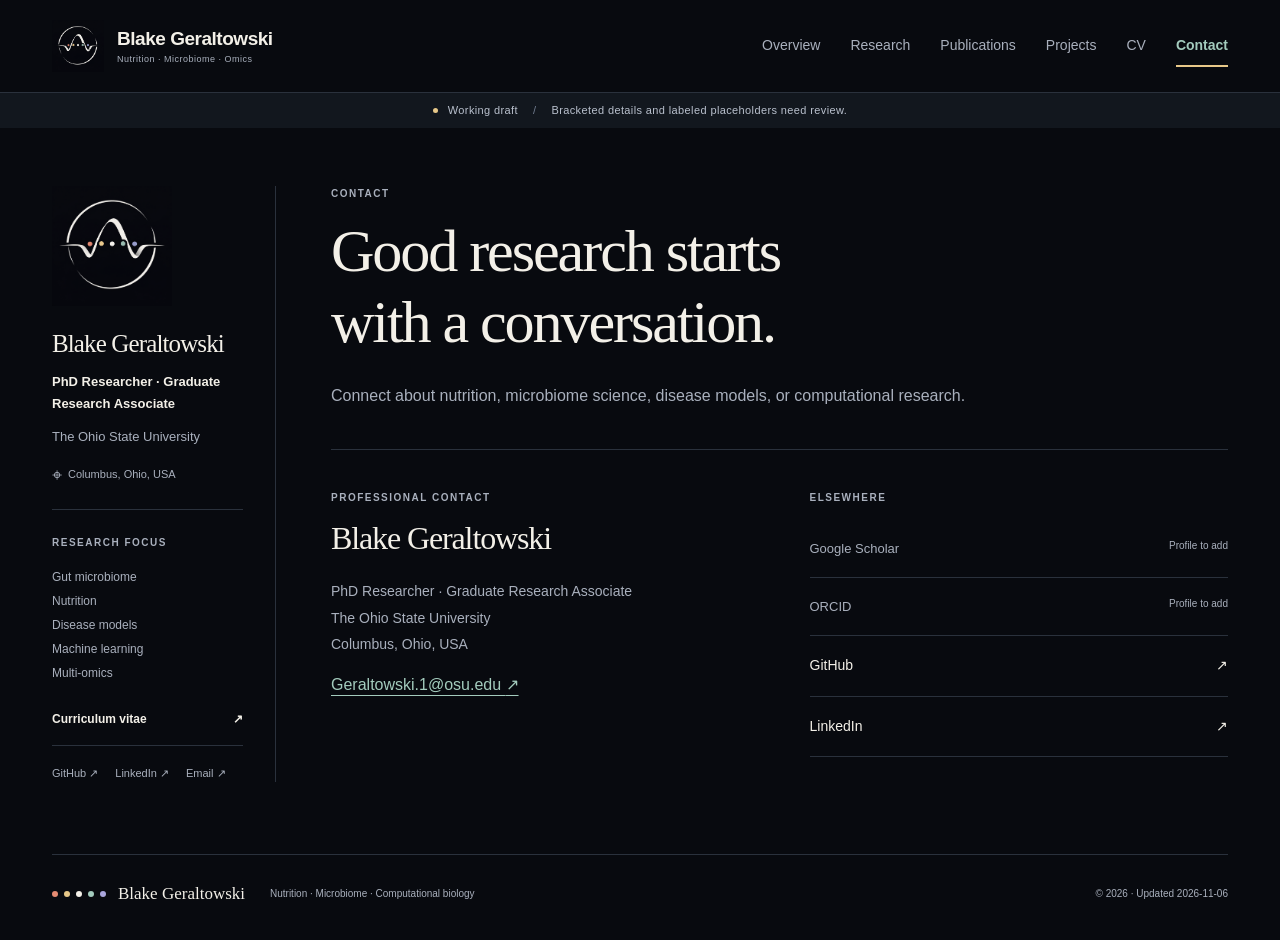
==== commit 45d490d3: "Align the themed footer with the page margins" ====
--- a/contact/index.html
+++ b/contact/index.html
@@ -1,5 +1,5 @@
 <!doctype html>
-<html lang="en"><head><meta charset="utf-8"><meta name="viewport" content="width=device-width,initial-scale=1"><title>Contact | Blake Geraltowski — Nutrition & Microbiome Research</title><meta name="description" content="I study how dietary bioactive compounds and fiber interact with the gut microbiome and host biology, with interests in metabolic health, cognitive resilience, and multi-omics approaches."><meta name="theme-color" content="#080a0f"><meta name="robots" content="noindex,nofollow"><link rel="canonical" href="https://blaeiou.github.io/contact/"><meta property="og:url" content="https://blaeiou.github.io/contact/"><meta property="og:title" content="Blake Geraltowski — Contact"><meta property="og:description" content="I study how dietary bioactive compounds and fiber interact with the gut microbiome and host biology, with interests in metabolic health, cognitive resilience, and multi-omics approaches."><meta property="og:type" content="website"><link rel="icon" href="../assets/orbital-wave-logo.png" type="image/png"><link rel="apple-touch-icon" href="../assets/orbital-wave-logo.png"><link rel="stylesheet" href="../assets/style.css?v=39d2997bb7"><script src="../assets/site.js?v=39d2997bb7" defer></script></head>
+<html lang="en"><head><meta charset="utf-8"><meta name="viewport" content="width=device-width,initial-scale=1"><title>Contact | Blake Geraltowski — Nutrition & Microbiome Research</title><meta name="description" content="I study how dietary bioactive compounds and fiber interact with the gut microbiome and host biology, with interests in metabolic health, cognitive resilience, and multi-omics approaches."><meta name="theme-color" content="#080a0f"><meta name="robots" content="noindex,nofollow"><link rel="canonical" href="https://blaeiou.github.io/contact/"><meta property="og:url" content="https://blaeiou.github.io/contact/"><meta property="og:title" content="Blake Geraltowski — Contact"><meta property="og:description" content="I study how dietary bioactive compounds and fiber interact with the gut microbiome and host biology, with interests in metabolic health, cognitive resilience, and multi-omics approaches."><meta property="og:type" content="website"><link rel="icon" href="../assets/orbital-wave-logo.png" type="image/png"><link rel="apple-touch-icon" href="../assets/orbital-wave-logo.png"><link rel="stylesheet" href="../assets/style.css?v=27525f72a3"><script src="../assets/site.js?v=27525f72a3" defer></script></head>
 <body data-page="contact"><a class="skip-link" href="#main">Skip to content</a><header class="site-header"><div class="header-inner"><a class="brand" href="../"><img src="../assets/orbital-wave-logo.png" width="52" height="52" alt=""><span class="brand-wordmark"><span>Blake Geraltowski</span><span class="brand-descriptor">Nutrition · Microbiome · Omics</span></span></a><button type="button" class="menu-toggle" aria-expanded="false" aria-controls="primary-navigation" hidden>Menu <span aria-hidden="true">☰</span></button><nav id="primary-navigation" aria-label="Primary navigation"><a href="../">Overview</a><a href="../research/">Research</a><a href="../publications/">Publications</a><a href="../projects/">Projects</a><a href="../cv/">CV</a><a href="../contact/" aria-current="page">Contact</a></nav></div></header>
 <div class="draft-bar"><span class="status-dot" aria-hidden="true"></span> Working draft <span class="draft-divider" aria-hidden="true">/</span> Bracketed details and labeled placeholders need review.</div>
 <div class="page-shell"><aside class="profile-sidebar"><div class="profile-mark"><img src="../assets/orbital-wave-logo.png" width="120" height="120" alt="Orbital Wave logo: an ivory orbit and wave with coral, gold, ivory, mint, and lavender dots"></div><p class="profile-name">Blake Geraltowski</p><p class="profile-role">PhD Researcher · Graduate Research Associate</p><p class="profile-institution">The Ohio State University</p><p class="profile-location"><span aria-hidden="true">⌖</span> Columbus, Ohio, USA</p><div class="sidebar-rule"></div><p class="eyebrow">Research focus</p><p class="sidebar-focus">Gut microbiome<br>Nutrition<br>Disease models<br>Machine learning<br>Multi-omics</p><a class="sidebar-cv" href="../cv/">Curriculum vitae <span aria-hidden="true">↗</span></a><div class="sidebar-social"><a class="" href="https://github.com/Blaeiou" target="_blank" rel="noopener noreferrer">GitHub <span aria-hidden="true">↗</span><span class="sr-only"> (opens in new tab)</span></a><a class="" href="https://www.linkedin.com/in/blaeio/" target="_blank" rel="noopener noreferrer">LinkedIn <span aria-hidden="true">↗</span><span class="sr-only"> (opens in new tab)</span></a><a href="mailto:Geraltowski.1@osu.edu">Email <span aria-hidden="true">↗</span></a></div></aside><main id="main" tabindex="-1"><header class="page-heading"><p class="eyebrow">Contact</p><h1>Good research starts<br>with a conversation.</h1><p class="lede">Connect about nutrition, microbiome science, disease models, or computational research.</p></header><div class="contact-grid"><section><p class="eyebrow">Professional contact</p><h2>Blake Geraltowski</h2><p>PhD Researcher · Graduate Research Associate<br>The Ohio State University<br>Columbus, Ohio, USA</p><a class="email-link" href="mailto:Geraltowski.1@osu.edu">Geraltowski.1@osu.edu <span aria-hidden="true">↗</span></a></section><section class="profile-links"><p class="eyebrow">Elsewhere</p><div class="profile-link unconfirmed">Google Scholar<span>Profile to add</span></div><div class="profile-link unconfirmed">ORCID<span>Profile to add</span></div><a class="profile-link" href="https://github.com/Blaeiou" target="_blank" rel="noopener noreferrer">GitHub <span aria-hidden="true">↗</span><span class="sr-only"> (opens in new tab)</span></a><a class="profile-link" href="https://www.linkedin.com/in/blaeio/" target="_blank" rel="noopener noreferrer">LinkedIn <span aria-hidden="true">↗</span><span class="sr-only"> (opens in new tab)</span></a></section></div></main></div>
--- a/assets/style.css
+++ b/assets/style.css
@@ -107,7 +107,7 @@
 .contact-strip p:not(.eyebrow){font-size:12px;color:var(--muted);margin:0}
 .contact-strip .eyebrow{margin-bottom:11px}
 .contact-strip .button{flex-shrink:0}
-.site-footer{max-width:1336px;margin:0 auto;padding:25px 0 32px;border-top:1px solid var(--line);display:flex;align-items:center;gap:25px;font-size:10px;color:var(--muted)}
+.site-footer{width:calc(100% - 104px);max-width:1336px;margin:0 auto;padding:25px 0 32px;border-top:1px solid var(--line);display:flex;align-items:center;gap:25px;font-size:10px;color:var(--muted)}
 .site-footer .footer-name{display:flex;align-items:center;gap:12px;font-family:var(--serif);font-size:17px;color:var(--ink)}
 .site-footer p{margin:0;flex:1}
 .page-heading{padding:0 0 38px}
@@ -208,8 +208,8 @@
 @media(max-width:760px){.brand-descriptor{font-size:8px;letter-spacing:.035em}.hero-kicker{gap:10px;margin-bottom:20px}.palette-dots{gap:5px}.palette-dots i{width:5px;height:5px}.hero-kicker .eyebrow{font-size:8px}.site-footer .footer-name{display:flex}}
 
 @media(min-width:1500px){.hero h1{font-size:69px}}
-@media(max-width:1200px){.header-inner{padding:17px 32px}#primary-navigation{gap:22px}.page-shell{padding:45px 32px 60px;grid-template-columns:190px minmax(0,1fr);gap:35px}.profile-sidebar{padding-right:25px}.hero{gap:24px;grid-template-columns:1.15fr .85fr}.hero h1{font-size:52px}.hero .eyebrow{font-size:8px}.hero-intro{font-size:14px}.button{gap:14px;font-size:11px;padding:12px 13px}.site-footer{margin:0 32px}.about-columns{gap:30px}.cv-layout{grid-template-columns:120px 1fr;gap:25px}}
+@media(max-width:1200px){.header-inner{padding:17px 32px}#primary-navigation{gap:22px}.page-shell{padding:45px 32px 60px;grid-template-columns:190px minmax(0,1fr);gap:35px}.profile-sidebar{padding-right:25px}.hero{gap:24px;grid-template-columns:1.15fr .85fr}.hero h1{font-size:52px}.hero .eyebrow{font-size:8px}.hero-intro{font-size:14px}.button{gap:14px;font-size:11px;padding:12px 13px}.site-footer{width:calc(100% - 64px);margin:0 32px}.about-columns{gap:30px}.cv-layout{grid-template-columns:120px 1fr;gap:25px}}
 @media(max-width:980px){.page-shell{grid-template-columns:165px minmax(0,1fr);gap:30px}.profile-sidebar{padding-right:22px}.profile-name{font-size:23px}.hero{grid-template-columns:1fr}.hero h1{font-size:57px;max-width:650px}.hero-intro{max-width:590px}.hero-art{display:none}.hero .eyebrow{font-size:9px}.about-columns{grid-template-columns:1fr;gap:25px}.spotlight-inner{grid-template-columns:1fr}.project-aside{display:none}.research-detail{grid-template-columns:90px 1fr;gap:20px}.detail-index span{font-size:9px}.research-detail h2{font-size:30px}.research-intro{grid-template-columns:1fr;padding:25px}.research-intro img{display:none}.cv-layout{grid-template-columns:1fr}.cv-toc{position:static;display:flex;flex-wrap:wrap;gap:8px 15px;border-right:0;padding:0 0 20px;border-bottom:1px solid var(--line)}.cv-toc .eyebrow{width:100%;margin-bottom:3px}.cv-toc a{margin:0}.project-detail dl>div{grid-template-columns:1fr;gap:7px}.project-heading h2{font-size:31px}.contact-grid{gap:30px;grid-template-columns:1fr}.contact-strip{flex-direction:column;align-items:start;gap:22px}.site-footer{flex-wrap:wrap;gap:8px 20px}.site-footer>span{width:100%}}
-@media(max-width:760px){.header-inner{min-height:76px;padding:16px 22px;flex-wrap:wrap;gap:13px}.brand{font-size:17px}.brand img{width:42px;height:42px}.menu-toggle:not([hidden]){display:flex;align-items:center;gap:12px;font-size:12px}#primary-navigation{width:100%;gap:12px 24px;flex-wrap:wrap;border-top:1px solid var(--line);padding-top:5px}#primary-navigation a{font-size:13px}#primary-navigation.collapsible{display:none}#primary-navigation.collapsible.is-open{display:flex}.draft-bar{font-size:9px;padding:8px 22px;gap:6px;justify-content:flex-start;line-height:1.6}.draft-divider{margin:0 1px}.page-shell{display:block;padding:30px 22px 45px}.profile-sidebar{position:static;border-right:0;border-bottom:1px solid var(--line);padding:0 0 23px;margin-bottom:32px;display:grid;grid-template-columns:65px 1fr;gap:0 16px;align-items:start}.profile-mark,.portrait{width:65px;height:65px;grid-row:1 / 5;margin:0}.profile-name{grid-column:2;font-size:23px;margin:0 0 5px}.profile-role{grid-column:2;font-size:10px;margin:0 0 3px;font-weight:500}.profile-institution{grid-column:2;font-size:11px;margin:0}.profile-location,.sidebar-rule,.profile-sidebar>.eyebrow,.sidebar-focus,.sidebar-cv,.sidebar-social{display:none}.hero{padding:0 0 38px}.hero h1{font-size:clamp(43px,8vw,61px);max-width:600px;margin-bottom:22px}.hero .eyebrow{font-size:9px;margin-bottom:20px}.hero-intro{font-size:14px;line-height:1.9;margin-bottom:25px}.button{font-size:11px;min-height:45px;padding:12px 16px;gap:18px}.about-section{padding:29px 0}.section-heading{margin-bottom:22px;align-items:center}.section-heading h2{font-size:28px}.section-heading .text-link{font-size:10px;gap:6px}.about-columns{gap:22px}.about-columns>p{font-size:13px}.research-overview{padding-top:29px}.research-row{grid-template-columns:22px 1fr 16px;gap:12px;padding:22px 0}.research-row h3{font-size:23px}.research-row .small-label{font-size:8px}.research-row p:last-child{font-size:12px}.featured-project{padding-top:29px;margin-bottom:35px}.spotlight-inner{padding:24px;gap:20px}.spotlight-inner h3{font-size:27px}.contact-strip{padding-top:29px}.contact-strip h2{font-size:28px}.site-footer{margin:0 22px;padding:23px 0 26px;display:block}.site-footer>*{display:block;margin-bottom:8px!important}.site-footer p{font-size:9px}.site-footer span{font-size:9px}.page-heading h1{font-size:44px;line-height:1.16}.page-heading{padding-bottom:30px}.lede{font-size:14px}.research-intro{margin-bottom:30px}.research-detail{grid-template-columns:1fr;gap:12px;padding:29px 0}.detail-index{display:flex;align-items:center;gap:15px;font-size:17px}.detail-index span{max-width:none;font-size:9px;margin:0}.research-detail h2{font-size:29px}.research-detail p{font-size:13px}.research-detail .research-question{font-size:19px}.editorial-note{font-size:11px;padding:14px 16px}.publication-toolbar{gap:12px}.publication-toolbar label{font-size:10px}input[type=search],select{font-size:12px;height:45px}select{min-width:90px;padding:8px}.filter-chip{font-size:10px;padding:9px 12px}.results-heading{align-items:start}.results-heading p{font-size:10px}.results-heading .subtle-note{font-size:9px!important;max-width:140px}.publication{padding:24px 0}.publication h2{font-size:25px}.publication-actions{gap:13px}.project-jump{gap:15px;grid-template-columns:1fr;padding-bottom:10px}.project-jump a{display:grid;grid-template-columns:20px 1fr 15px;gap:13px;padding:15px 0}.project-heading{gap:12px}.project-heading h2{font-size:29px}.project-status,.project-summary,.project-detail dl{margin-left:0}.project-summary{font-size:14px}.project-status{font-size:10px}.project-detail{padding:29px 0}.project-detail dl{margin-top:22px}.contact-grid{padding-top:29px}.contact-grid h2{font-size:29px}.cv-body h2{font-size:27px}.cv-body h3{font-size:21px}.cv-body p,.cv-body li{font-size:12px}.cv-header .subtle-note{font-size:10px!important}}
+@media(max-width:760px){.header-inner{min-height:76px;padding:16px 22px;flex-wrap:wrap;gap:13px}.brand{font-size:17px}.brand img{width:42px;height:42px}.menu-toggle:not([hidden]){display:flex;align-items:center;gap:12px;font-size:12px}#primary-navigation{width:100%;gap:12px 24px;flex-wrap:wrap;border-top:1px solid var(--line);padding-top:5px}#primary-navigation a{font-size:13px}#primary-navigation.collapsible{display:none}#primary-navigation.collapsible.is-open{display:flex}.draft-bar{font-size:9px;padding:8px 22px;gap:6px;justify-content:flex-start;line-height:1.6}.draft-divider{margin:0 1px}.page-shell{display:block;padding:30px 22px 45px}.profile-sidebar{position:static;border-right:0;border-bottom:1px solid var(--line);padding:0 0 23px;margin-bottom:32px;display:grid;grid-template-columns:65px 1fr;gap:0 16px;align-items:start}.profile-mark,.portrait{width:65px;height:65px;grid-row:1 / 5;margin:0}.profile-name{grid-column:2;font-size:23px;margin:0 0 5px}.profile-role{grid-column:2;font-size:10px;margin:0 0 3px;font-weight:500}.profile-institution{grid-column:2;font-size:11px;margin:0}.profile-location,.sidebar-rule,.profile-sidebar>.eyebrow,.sidebar-focus,.sidebar-cv,.sidebar-social{display:none}.hero{padding:0 0 38px}.hero h1{font-size:clamp(43px,8vw,61px);max-width:600px;margin-bottom:22px}.hero .eyebrow{font-size:9px;margin-bottom:20px}.hero-intro{font-size:14px;line-height:1.9;margin-bottom:25px}.button{font-size:11px;min-height:45px;padding:12px 16px;gap:18px}.about-section{padding:29px 0}.section-heading{margin-bottom:22px;align-items:center}.section-heading h2{font-size:28px}.section-heading .text-link{font-size:10px;gap:6px}.about-columns{gap:22px}.about-columns>p{font-size:13px}.research-overview{padding-top:29px}.research-row{grid-template-columns:22px 1fr 16px;gap:12px;padding:22px 0}.research-row h3{font-size:23px}.research-row .small-label{font-size:8px}.research-row p:last-child{font-size:12px}.featured-project{padding-top:29px;margin-bottom:35px}.spotlight-inner{padding:24px;gap:20px}.spotlight-inner h3{font-size:27px}.contact-strip{padding-top:29px}.contact-strip h2{font-size:28px}.site-footer{width:calc(100% - 44px);margin:0 22px;padding:23px 0 26px;display:block}.site-footer>*{display:block;margin-bottom:8px!important}.site-footer p{font-size:9px}.site-footer span{font-size:9px}.page-heading h1{font-size:44px;line-height:1.16}.page-heading{padding-bottom:30px}.lede{font-size:14px}.research-intro{margin-bottom:30px}.research-detail{grid-template-columns:1fr;gap:12px;padding:29px 0}.detail-index{display:flex;align-items:center;gap:15px;font-size:17px}.detail-index span{max-width:none;font-size:9px;margin:0}.research-detail h2{font-size:29px}.research-detail p{font-size:13px}.research-detail .research-question{font-size:19px}.editorial-note{font-size:11px;padding:14px 16px}.publication-toolbar{gap:12px}.publication-toolbar label{font-size:10px}input[type=search],select{font-size:12px;height:45px}select{min-width:90px;padding:8px}.filter-chip{font-size:10px;padding:9px 12px}.results-heading{align-items:start}.results-heading p{font-size:10px}.results-heading .subtle-note{font-size:9px!important;max-width:140px}.publication{padding:24px 0}.publication h2{font-size:25px}.publication-actions{gap:13px}.project-jump{gap:15px;grid-template-columns:1fr;padding-bottom:10px}.project-jump a{display:grid;grid-template-columns:20px 1fr 15px;gap:13px;padding:15px 0}.project-heading{gap:12px}.project-heading h2{font-size:29px}.project-status,.project-summary,.project-detail dl{margin-left:0}.project-summary{font-size:14px}.project-status{font-size:10px}.project-detail{padding:29px 0}.project-detail dl{margin-top:22px}.contact-grid{padding-top:29px}.contact-grid h2{font-size:29px}.cv-body h2{font-size:27px}.cv-body h3{font-size:21px}.cv-body p,.cv-body li{font-size:12px}.cv-header .subtle-note{font-size:10px!important}}
 @media(prefers-reduced-motion:reduce){html{scroll-behavior:auto}*{transition:none!important}}
 @media print{:root{color-scheme:light;--paper:#fff;--ink:#111;--muted:#444;--line:#bbb;--accent:#111}@page{size:A4;margin:16mm}body{background:white;color:#111;font:10pt/1.5 Arial,sans-serif}.site-header,.draft-bar,.profile-sidebar,.site-footer,.skip-link,.cv-toc,.cv-header .button-row,.cv-header>.subtle-note{display:none!important}.page-shell{display:block;padding:0;margin:0;max-width:none}.cv-layout{display:block}.page-heading{padding:0 0 12pt;margin-bottom:18pt}.cv-header{border-bottom:1px solid #aaa}.cv-header .eyebrow{font-size:8pt;color:#444}.cv-header h1{font-size:30pt;color:black}.cv-header .lede{font-size:12pt;color:#333}.cv-body h2{font-size:16pt;border:0;padding:10pt 0 0;margin:16pt 0 9pt;break-after:avoid;color:black}.cv-body h3{font-size:12pt;margin:11pt 0 5pt;break-after:avoid;color:black}.cv-body p,.cv-body li{font-size:9pt;line-height:1.5;color:#222}.cv-body>p:first-child{font-size:18pt}.cv-body ul{margin-bottom:8pt}.cv-body li{margin-bottom:3pt}.cv-body a{color:black}h1,h2,h3,h4{break-after:avoid}p,li{orphans:3;widows:3}a{text-decoration:none}main{width:100%}.project-detail,.publication{break-inside:avoid}}
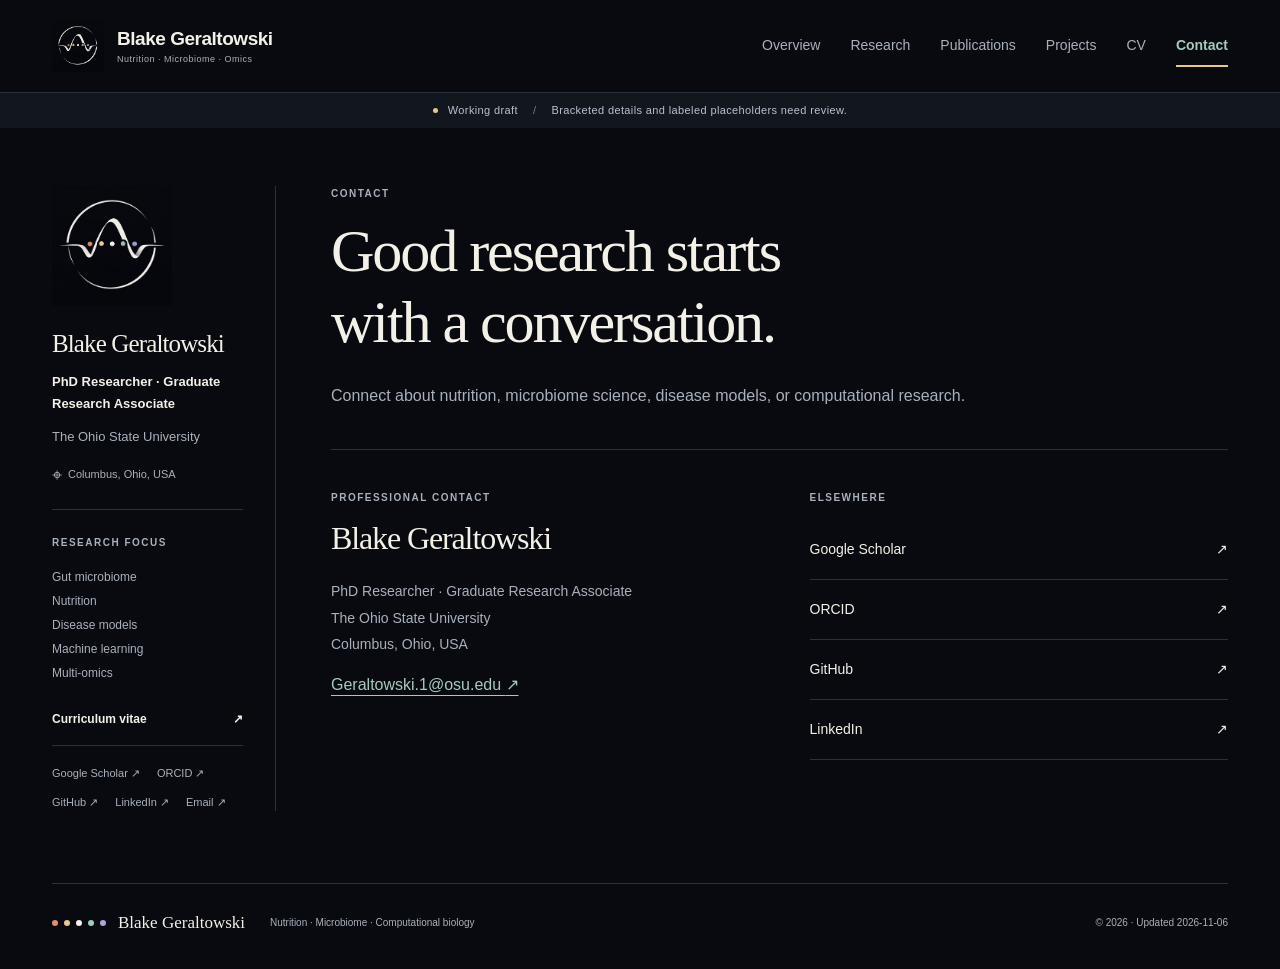
==== commit c402a399: "Update academic profiles and confirm no publications to date" ====
--- a/contact/index.html
+++ b/contact/index.html
@@ -2,5 +2,5 @@
 <html lang="en"><head><meta charset="utf-8"><meta name="viewport" content="width=device-width,initial-scale=1"><title>Contact | Blake Geraltowski — Nutrition & Microbiome Research</title><meta name="description" content="I study how dietary bioactive compounds and fiber interact with the gut microbiome and host biology, with interests in metabolic health, cognitive resilience, and multi-omics approaches."><meta name="theme-color" content="#080a0f"><meta name="robots" content="noindex,nofollow"><link rel="canonical" href="https://blaeiou.github.io/contact/"><meta property="og:url" content="https://blaeiou.github.io/contact/"><meta property="og:title" content="Blake Geraltowski — Contact"><meta property="og:description" content="I study how dietary bioactive compounds and fiber interact with the gut microbiome and host biology, with interests in metabolic health, cognitive resilience, and multi-omics approaches."><meta property="og:type" content="website"><link rel="icon" href="../assets/orbital-wave-logo.png" type="image/png"><link rel="apple-touch-icon" href="../assets/orbital-wave-logo.png"><link rel="stylesheet" href="../assets/style.css?v=27525f72a3"><script src="../assets/site.js?v=27525f72a3" defer></script></head>
 <body data-page="contact"><a class="skip-link" href="#main">Skip to content</a><header class="site-header"><div class="header-inner"><a class="brand" href="../"><img src="../assets/orbital-wave-logo.png" width="52" height="52" alt=""><span class="brand-wordmark"><span>Blake Geraltowski</span><span class="brand-descriptor">Nutrition · Microbiome · Omics</span></span></a><button type="button" class="menu-toggle" aria-expanded="false" aria-controls="primary-navigation" hidden>Menu <span aria-hidden="true">☰</span></button><nav id="primary-navigation" aria-label="Primary navigation"><a href="../">Overview</a><a href="../research/">Research</a><a href="../publications/">Publications</a><a href="../projects/">Projects</a><a href="../cv/">CV</a><a href="../contact/" aria-current="page">Contact</a></nav></div></header>
 <div class="draft-bar"><span class="status-dot" aria-hidden="true"></span> Working draft <span class="draft-divider" aria-hidden="true">/</span> Bracketed details and labeled placeholders need review.</div>
-<div class="page-shell"><aside class="profile-sidebar"><div class="profile-mark"><img src="../assets/orbital-wave-logo.png" width="120" height="120" alt="Orbital Wave logo: an ivory orbit and wave with coral, gold, ivory, mint, and lavender dots"></div><p class="profile-name">Blake Geraltowski</p><p class="profile-role">PhD Researcher · Graduate Research Associate</p><p class="profile-institution">The Ohio State University</p><p class="profile-location"><span aria-hidden="true">⌖</span> Columbus, Ohio, USA</p><div class="sidebar-rule"></div><p class="eyebrow">Research focus</p><p class="sidebar-focus">Gut microbiome<br>Nutrition<br>Disease models<br>Machine learning<br>Multi-omics</p><a class="sidebar-cv" href="../cv/">Curriculum vitae <span aria-hidden="true">↗</span></a><div class="sidebar-social"><a class="" href="https://github.com/Blaeiou" target="_blank" rel="noopener noreferrer">GitHub <span aria-hidden="true">↗</span><span class="sr-only"> (opens in new tab)</span></a><a class="" href="https://www.linkedin.com/in/blaeio/" target="_blank" rel="noopener noreferrer">LinkedIn <span aria-hidden="true">↗</span><span class="sr-only"> (opens in new tab)</span></a><a href="mailto:Geraltowski.1@osu.edu">Email <span aria-hidden="true">↗</span></a></div></aside><main id="main" tabindex="-1"><header class="page-heading"><p class="eyebrow">Contact</p><h1>Good research starts<br>with a conversation.</h1><p class="lede">Connect about nutrition, microbiome science, disease models, or computational research.</p></header><div class="contact-grid"><section><p class="eyebrow">Professional contact</p><h2>Blake Geraltowski</h2><p>PhD Researcher · Graduate Research Associate<br>The Ohio State University<br>Columbus, Ohio, USA</p><a class="email-link" href="mailto:Geraltowski.1@osu.edu">Geraltowski.1@osu.edu <span aria-hidden="true">↗</span></a></section><section class="profile-links"><p class="eyebrow">Elsewhere</p><div class="profile-link unconfirmed">Google Scholar<span>Profile to add</span></div><div class="profile-link unconfirmed">ORCID<span>Profile to add</span></div><a class="profile-link" href="https://github.com/Blaeiou" target="_blank" rel="noopener noreferrer">GitHub <span aria-hidden="true">↗</span><span class="sr-only"> (opens in new tab)</span></a><a class="profile-link" href="https://www.linkedin.com/in/blaeio/" target="_blank" rel="noopener noreferrer">LinkedIn <span aria-hidden="true">↗</span><span class="sr-only"> (opens in new tab)</span></a></section></div></main></div>
+<div class="page-shell"><aside class="profile-sidebar"><div class="profile-mark"><img src="../assets/orbital-wave-logo.png" width="120" height="120" alt="Orbital Wave logo: an ivory orbit and wave with coral, gold, ivory, mint, and lavender dots"></div><p class="profile-name">Blake Geraltowski</p><p class="profile-role">PhD Researcher · Graduate Research Associate</p><p class="profile-institution">The Ohio State University</p><p class="profile-location"><span aria-hidden="true">⌖</span> Columbus, Ohio, USA</p><div class="sidebar-rule"></div><p class="eyebrow">Research focus</p><p class="sidebar-focus">Gut microbiome<br>Nutrition<br>Disease models<br>Machine learning<br>Multi-omics</p><a class="sidebar-cv" href="../cv/">Curriculum vitae <span aria-hidden="true">↗</span></a><div class="sidebar-social"><a class="" href="https://scholar.google.com/citations?user=MeYhJkIAAAAJ&amp;hl=en" target="_blank" rel="noopener noreferrer">Google Scholar <span aria-hidden="true">↗</span><span class="sr-only"> (opens in new tab)</span></a><a class="" href="https://orcid.org/0009-0001-6110-2436" target="_blank" rel="noopener noreferrer">ORCID <span aria-hidden="true">↗</span><span class="sr-only"> (opens in new tab)</span></a><a class="" href="https://github.com/Blaeiou" target="_blank" rel="noopener noreferrer">GitHub <span aria-hidden="true">↗</span><span class="sr-only"> (opens in new tab)</span></a><a class="" href="https://www.linkedin.com/in/blaeiou/" target="_blank" rel="noopener noreferrer">LinkedIn <span aria-hidden="true">↗</span><span class="sr-only"> (opens in new tab)</span></a><a href="mailto:Geraltowski.1@osu.edu">Email <span aria-hidden="true">↗</span></a></div></aside><main id="main" tabindex="-1"><header class="page-heading"><p class="eyebrow">Contact</p><h1>Good research starts<br>with a conversation.</h1><p class="lede">Connect about nutrition, microbiome science, disease models, or computational research.</p></header><div class="contact-grid"><section><p class="eyebrow">Professional contact</p><h2>Blake Geraltowski</h2><p>PhD Researcher · Graduate Research Associate<br>The Ohio State University<br>Columbus, Ohio, USA</p><a class="email-link" href="mailto:Geraltowski.1@osu.edu">Geraltowski.1@osu.edu <span aria-hidden="true">↗</span></a></section><section class="profile-links"><p class="eyebrow">Elsewhere</p><a class="profile-link" href="https://scholar.google.com/citations?user=MeYhJkIAAAAJ&amp;hl=en" target="_blank" rel="noopener noreferrer">Google Scholar <span aria-hidden="true">↗</span><span class="sr-only"> (opens in new tab)</span></a><a class="profile-link" href="https://orcid.org/0009-0001-6110-2436" target="_blank" rel="noopener noreferrer">ORCID <span aria-hidden="true">↗</span><span class="sr-only"> (opens in new tab)</span></a><a class="profile-link" href="https://github.com/Blaeiou" target="_blank" rel="noopener noreferrer">GitHub <span aria-hidden="true">↗</span><span class="sr-only"> (opens in new tab)</span></a><a class="profile-link" href="https://www.linkedin.com/in/blaeiou/" target="_blank" rel="noopener noreferrer">LinkedIn <span aria-hidden="true">↗</span><span class="sr-only"> (opens in new tab)</span></a></section></div></main></div>
 <footer class="site-footer"><a href="../" class="footer-name"><span class="palette-dots" aria-hidden="true"><i></i><i></i><i></i><i></i><i></i></span><span>Blake Geraltowski</span></a><p>Nutrition · Microbiome · Computational biology</p><span>© 2026 · Updated 2026-11-06</span></footer></body></html>
